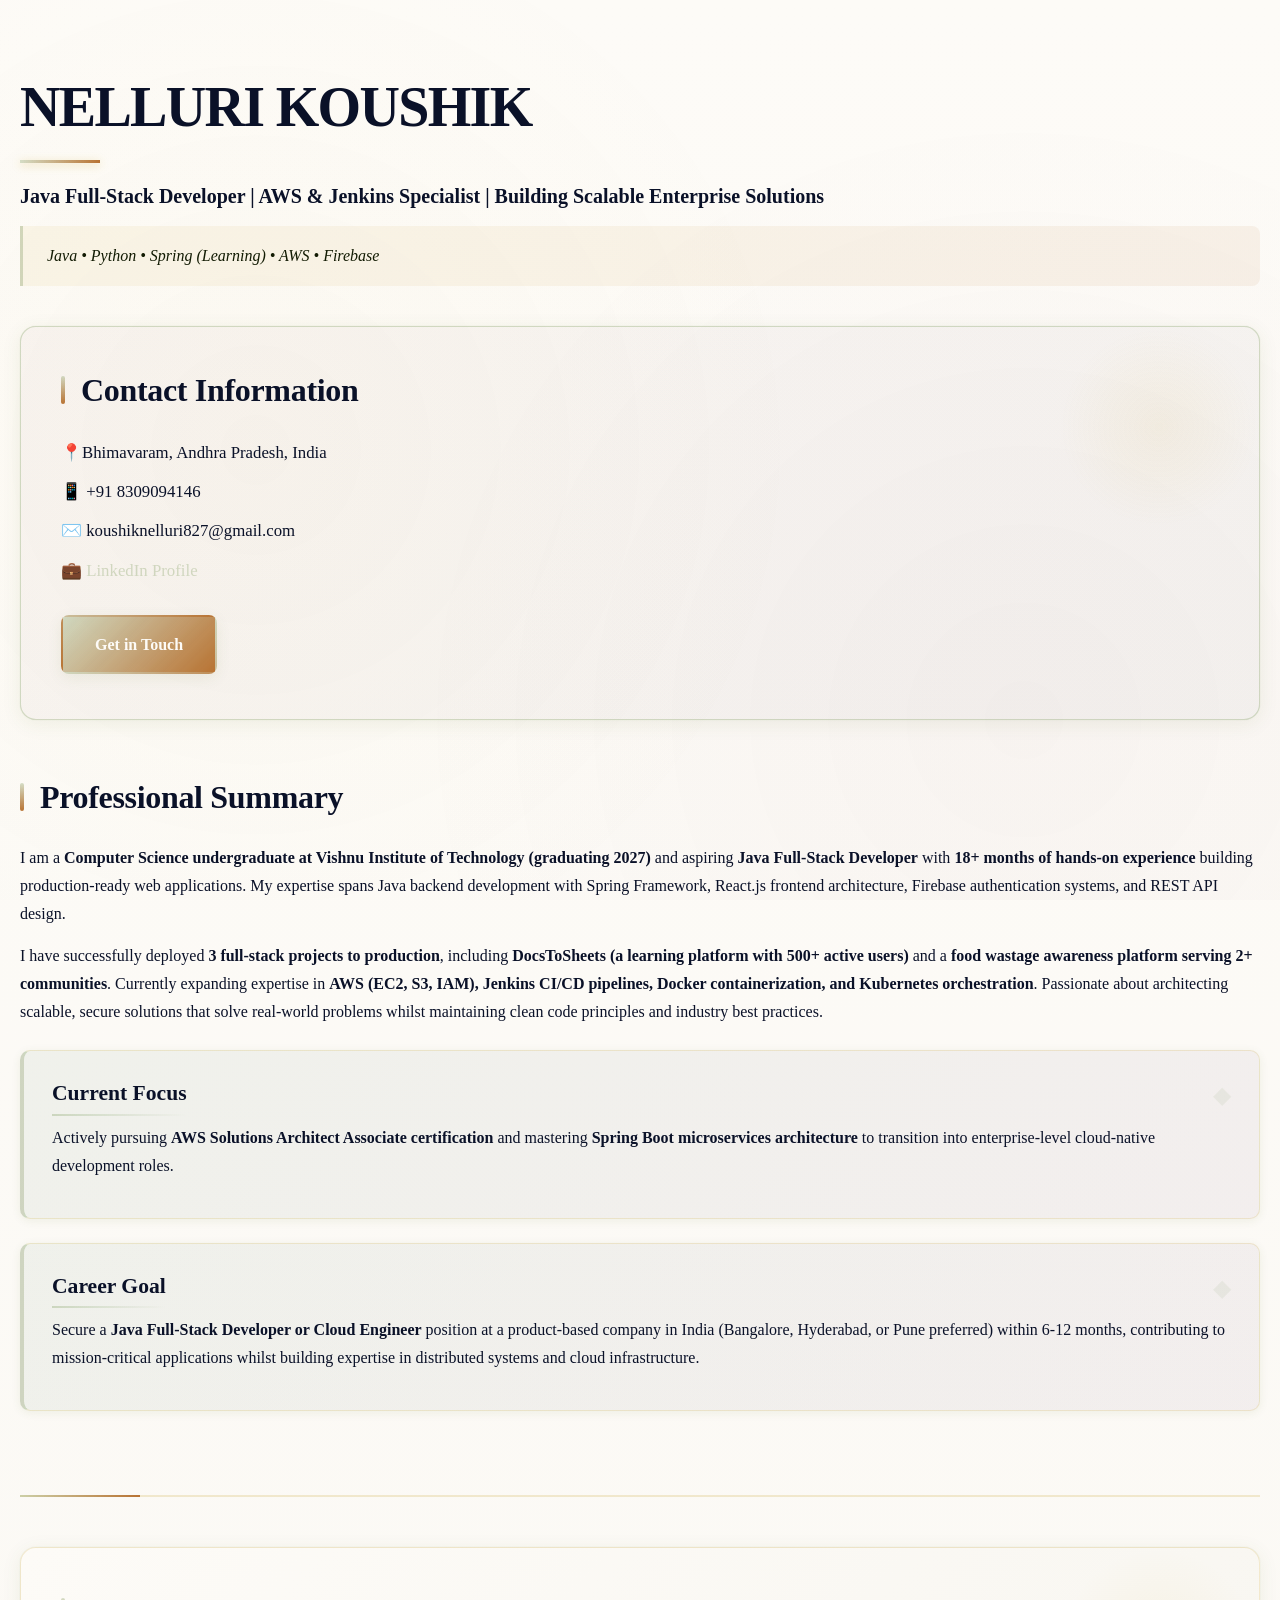
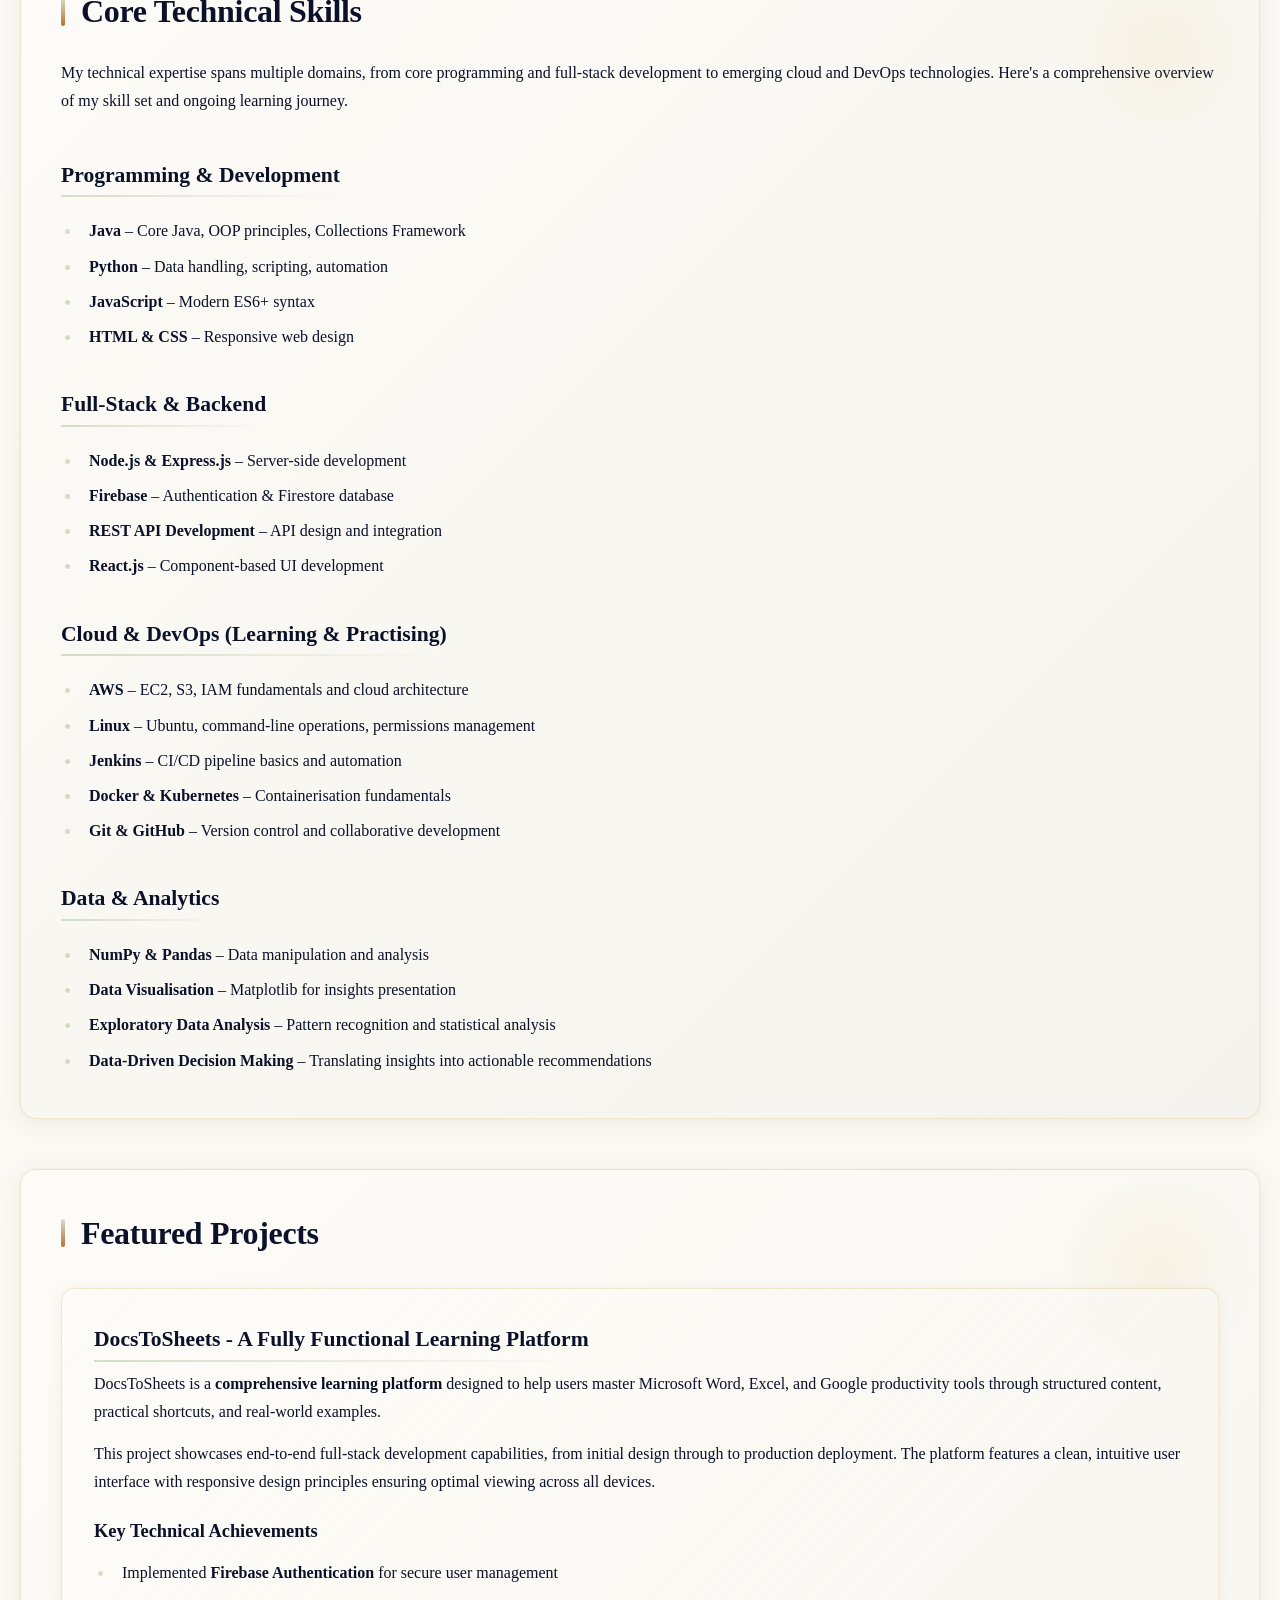
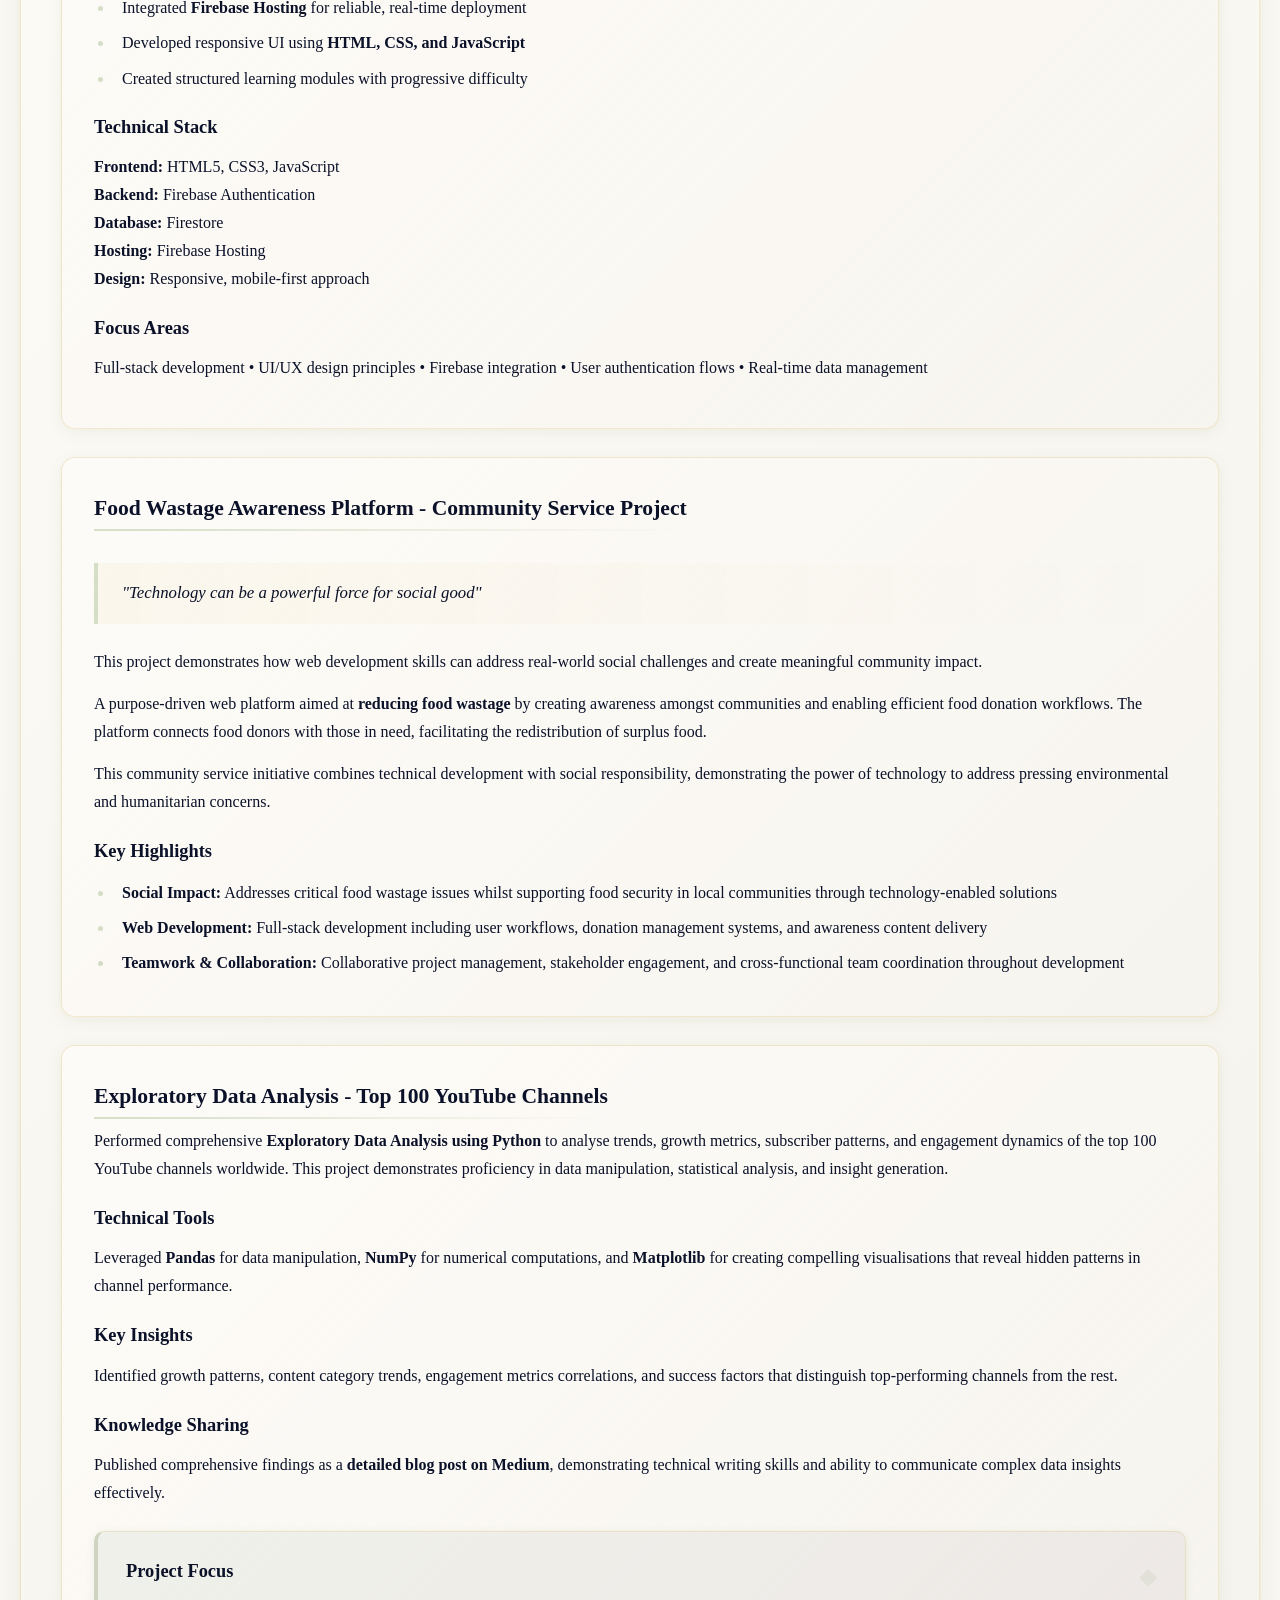
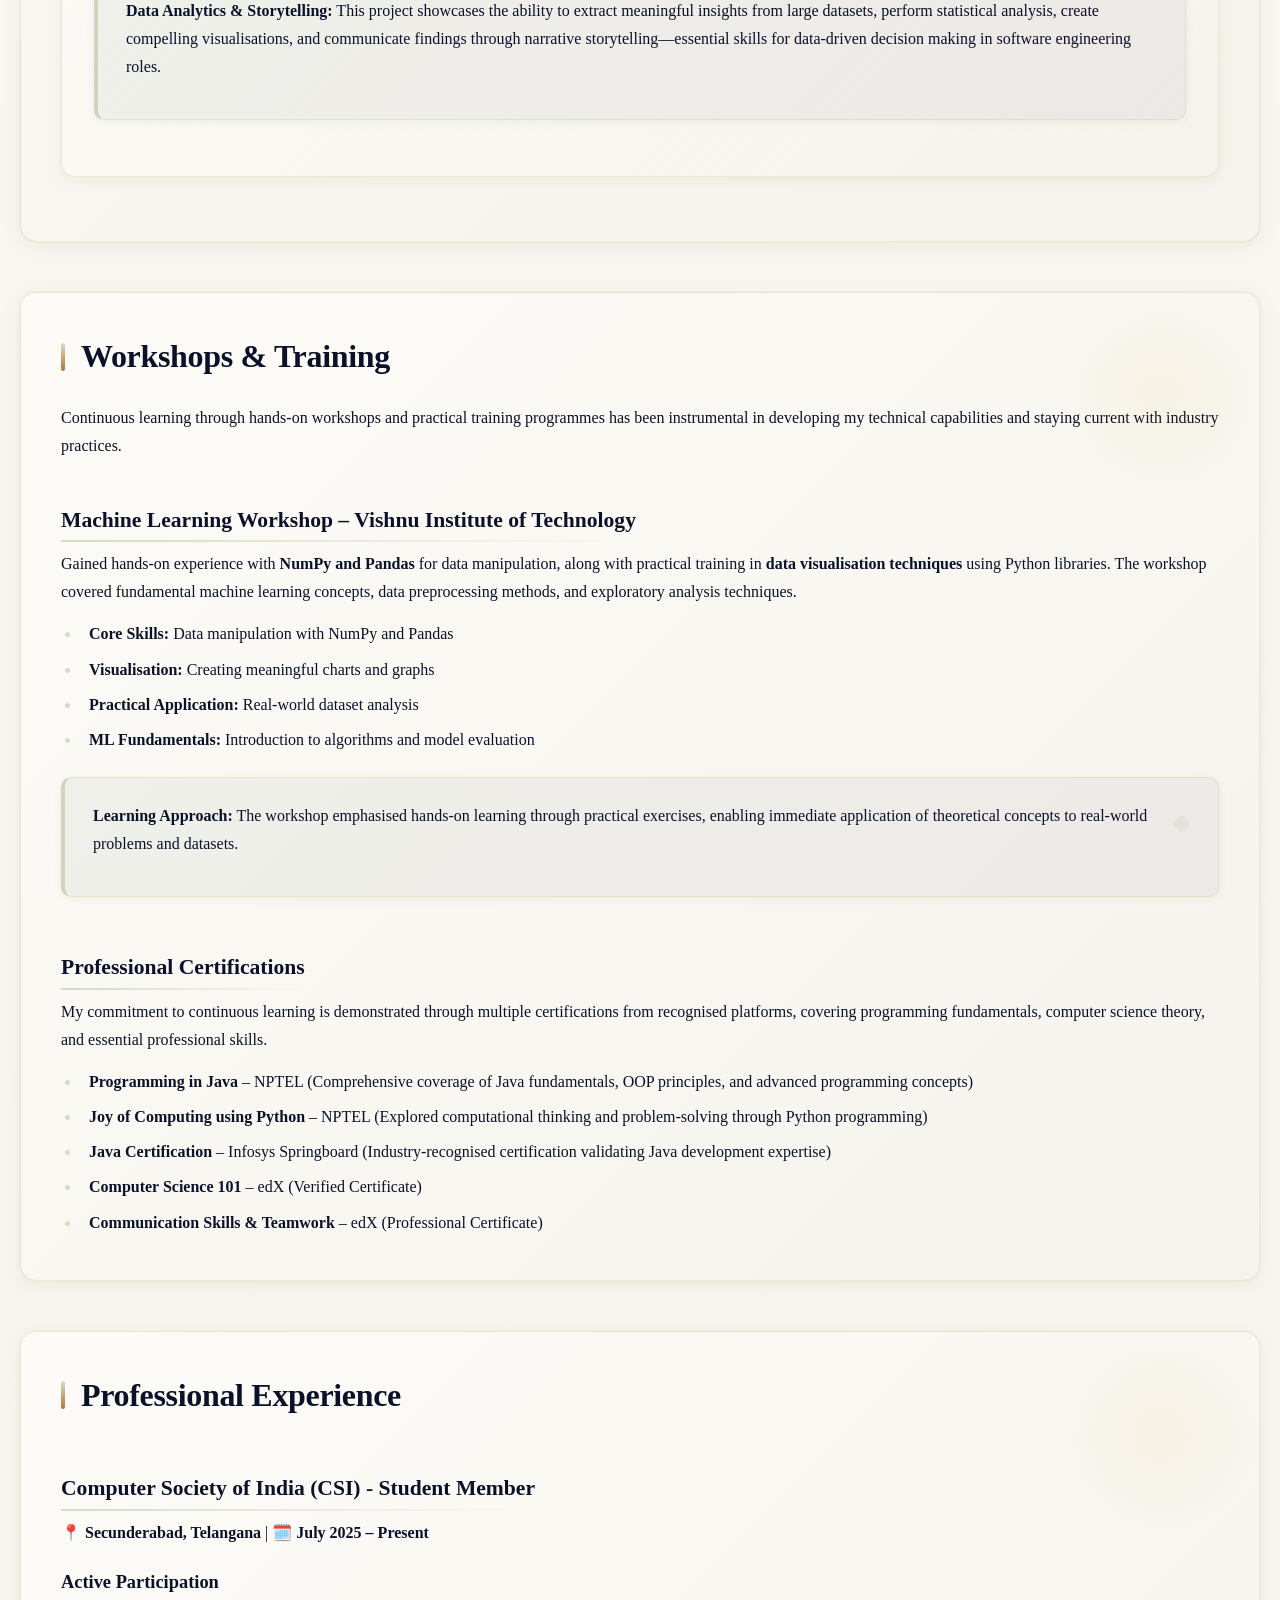
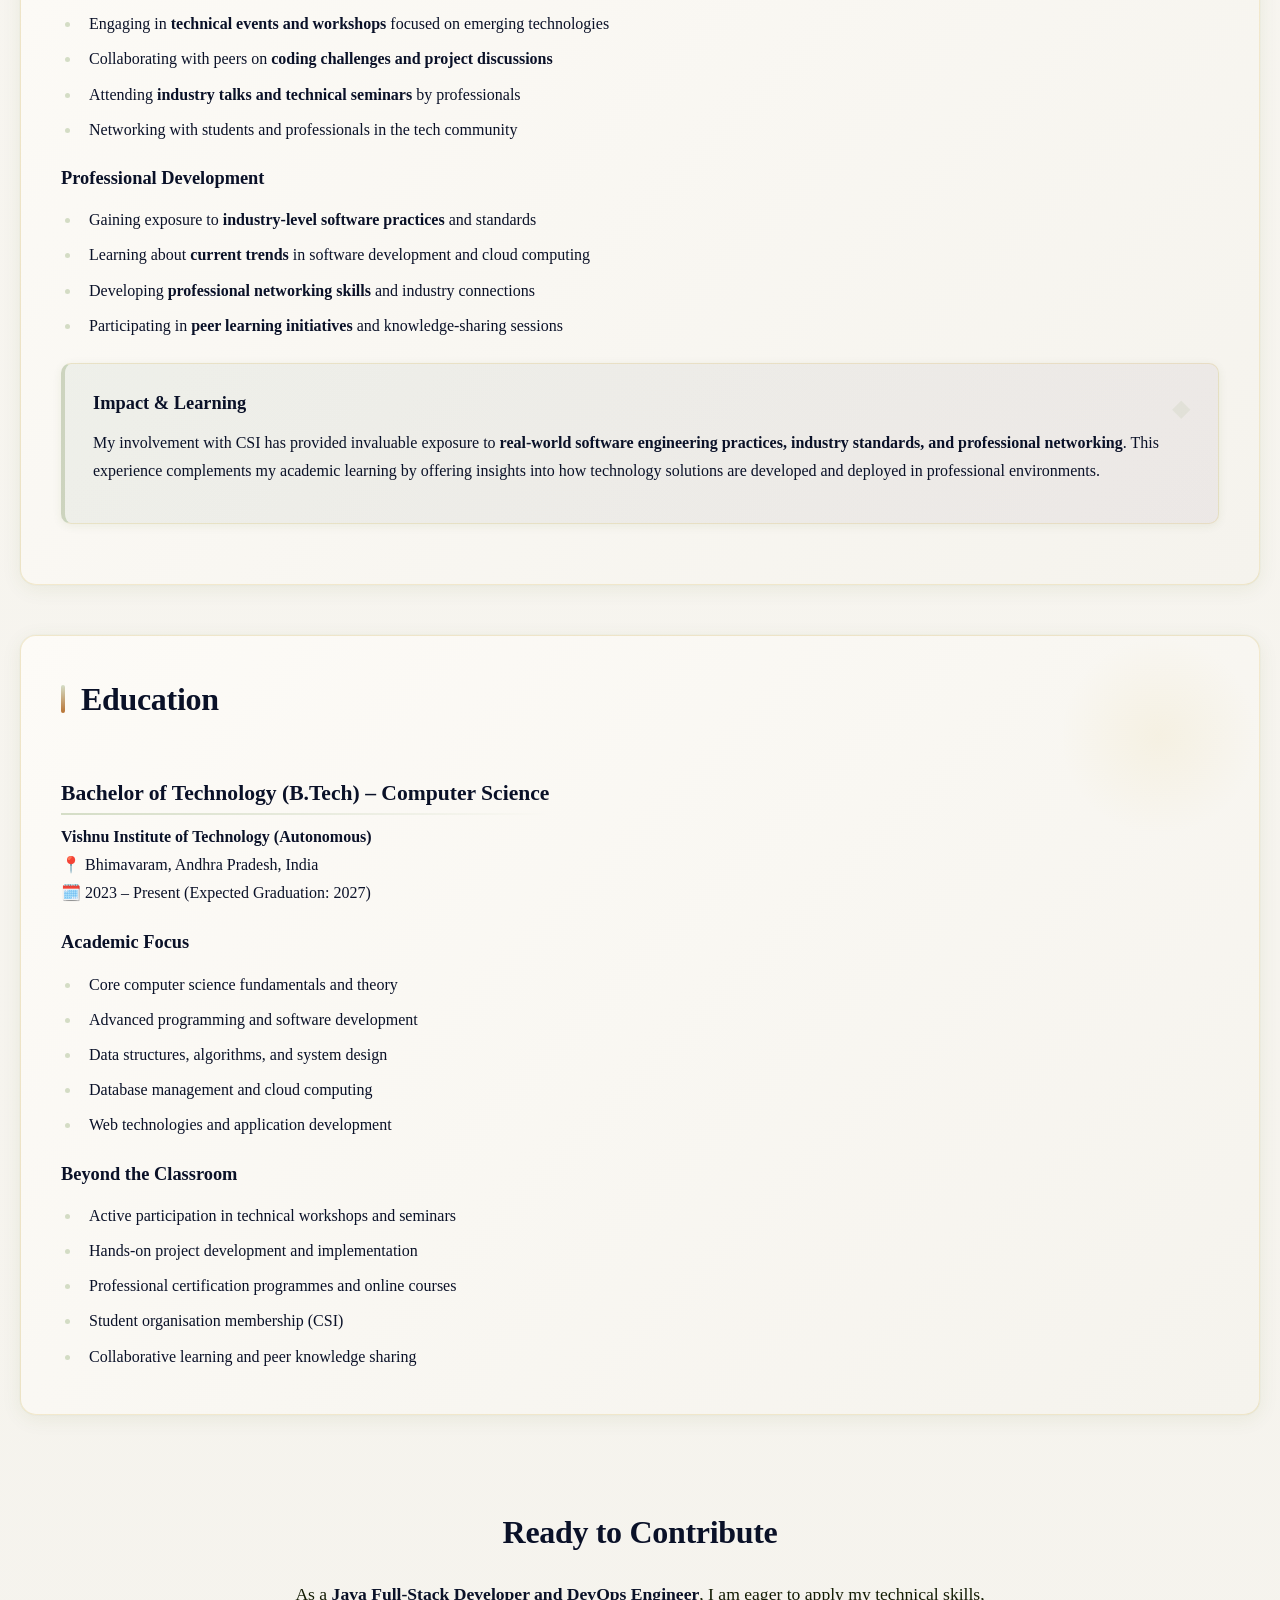
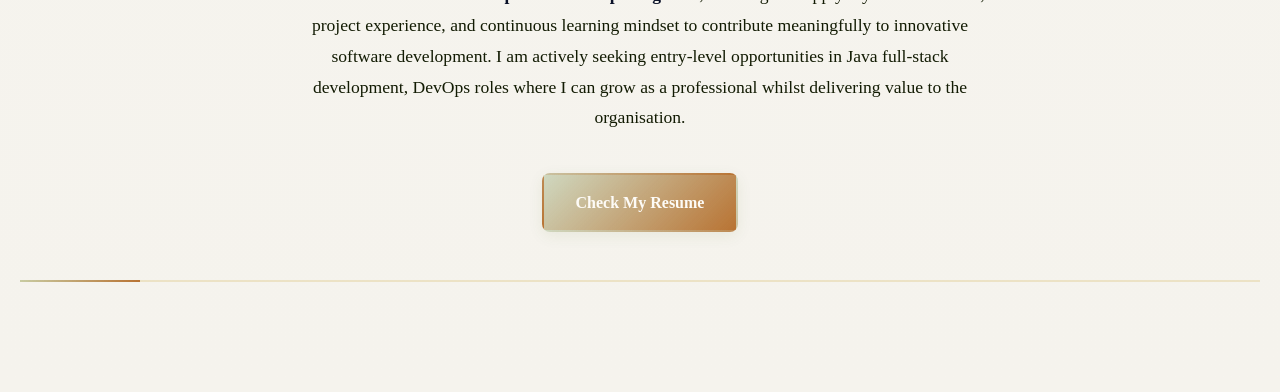
==== public/index.html @ 364ed978 "routing changes" ====
<!DOCTYPE html>
<html lang="en">
<head>
  <meta charset="UTF-8">
  <meta name="viewport" content="width=device-width, initial-scale=1.0">
  <title>NELLURI KOUSHIK | Portfolio</title>
  <link rel="stylesheet" href="Style.css">
</head>
<body>
  <script src="Script.js" crossorigin="anonymous"></script>
  <h1>NELLURI KOUSHIK</h1>
  <p class="tagline"><strong>Java Full-Stack Developer | AWS & Jenkins Specialist | Building Scalable Enterprise Solutions</strong></p>
  <p class="tech-stack">Java • Python • Spring (Learning) • AWS • Firebase</p>

  <div class="contact-info section">
    <h2>Contact Information</h2>
    <p>📍Bhimavaram, Andhra Pradesh, India</p>
    <p>📱 +91 8309094146</p>
    <p>✉️ koushiknelluri827@gmail.com</p>
    <p>💼 <a href="https://www.linkedin.com/in/koushik-nelluri-3ba67a2ba/" target="_blank">LinkedIn Profile</a></p>
    <a href="mailto:koushiknelluri827@gmail.com" class="btn">Get in Touch</a>
  </div>

  <div class="section">
    <h2>Professional Summary</h2>
    <p>I am a <strong>Computer Science undergraduate at Vishnu Institute of Technology (graduating 2027)</strong> and aspiring <strong>Java Full-Stack Developer</strong> with <strong>18+ months of hands-on experience</strong> building production-ready web applications. My expertise spans Java backend development with Spring Framework, React.js frontend architecture, Firebase authentication systems, and REST API design.</p>
    
    <p>I have successfully deployed <strong>3 full-stack projects to production</strong>, including <strong>DocsToSheets (a learning platform with 500+ active users)</strong> and a <strong>food wastage awareness platform serving 2+ communities</strong>. Currently expanding expertise in <strong>AWS (EC2, S3, IAM), Jenkins CI/CD pipelines, Docker containerization, and Kubernetes orchestration</strong>. Passionate about architecting scalable, secure solutions that solve real-world problems whilst maintaining clean code principles and industry best practices.</p>

    <div class="highlight-box">
      <h3>Current Focus</h3>
      <p>Actively pursuing <strong>AWS Solutions Architect Associate certification</strong> and mastering <strong>Spring Boot microservices architecture</strong> to transition into enterprise-level cloud-native development roles.</p>
    </div>

    <div class="highlight-box">
      <h3>Career Goal</h3>
      <p>Secure a <strong>Java Full-Stack Developer or Cloud Engineer</strong> position at a product-based company in India (Bangalore, Hyderabad, or Pune preferred) within 6-12 months, contributing to mission-critical applications whilst building expertise in distributed systems and cloud infrastructure.</p>
    </div>
  </div>

  <div class="skills section">
    <h2>Core Technical Skills</h2>
    <p>My technical expertise spans multiple domains, from core programming and full-stack development to emerging cloud and DevOps technologies. Here's a comprehensive overview of my skill set and ongoing learning journey.</p>

    <h3>Programming & Development</h3>
    <ul>
      <li><strong>Java</strong> – Core Java, OOP principles, Collections Framework</li>
      <li><strong>Python</strong> – Data handling, scripting, automation</li>
      <li><strong>JavaScript</strong> – Modern ES6+ syntax</li>
      <li><strong>HTML & CSS</strong> – Responsive web design</li>
    </ul>

    <h3>Full-Stack & Backend</h3>
    <ul>
      <li><strong>Node.js & Express.js</strong> – Server-side development</li>
      <li><strong>Firebase</strong> – Authentication & Firestore database</li>
      <li><strong>REST API Development</strong> – API design and integration</li>
      <li><strong>React.js</strong> – Component-based UI development</li>
    </ul>

    <h3>Cloud & DevOps (Learning & Practising)</h3>
    <ul>
      <li><strong>AWS</strong> – EC2, S3, IAM fundamentals and cloud architecture</li>
      <li><strong>Linux</strong> – Ubuntu, command-line operations, permissions management</li>
      <li><strong>Jenkins</strong> – CI/CD pipeline basics and automation</li>
      <li><strong>Docker & Kubernetes</strong> – Containerisation fundamentals</li>
      <li><strong>Git & GitHub</strong> – Version control and collaborative development</li>
    </ul>

    <h3>Data & Analytics</h3>
    <ul>
      <li><strong>NumPy & Pandas</strong> – Data manipulation and analysis</li>
      <li><strong>Data Visualisation</strong> – Matplotlib for insights presentation</li>
      <li><strong>Exploratory Data Analysis</strong> – Pattern recognition and statistical analysis</li>
      <li><strong>Data-Driven Decision Making</strong> – Translating insights into actionable recommendations</li>
    </ul>
  </div>

  <div class="projects section">
    <h2>Featured Projects</h2>
    
    <div class="project-card">
      <h3>DocsToSheets - A Fully Functional Learning Platform</h3>
      <p>DocsToSheets is a <strong>comprehensive learning platform</strong> designed to help users master Microsoft Word, Excel, and Google productivity tools through structured content, practical shortcuts, and real-world examples.</p>
      
      <p>This project showcases end-to-end full-stack development capabilities, from initial design through to production deployment. The platform features a clean, intuitive user interface with responsive design principles ensuring optimal viewing across all devices.</p>

      <h4>Key Technical Achievements</h4>
      <ul>
        <li>Implemented <strong>Firebase Authentication</strong> for secure user management</li>
        <li>Integrated <strong>Firebase Hosting</strong> for reliable, real-time deployment</li>
        <li>Developed responsive UI using <strong>HTML, CSS, and JavaScript</strong></li>
        <li>Created structured learning modules with progressive difficulty</li>
      </ul>

      <h4>Technical Stack</h4>
      <p><strong>Frontend:</strong> HTML5, CSS3, JavaScript<br>
      <strong>Backend:</strong> Firebase Authentication<br>
      <strong>Database:</strong> Firestore<br>
      <strong>Hosting:</strong> Firebase Hosting<br>
      <strong>Design:</strong> Responsive, mobile-first approach</p>

      <h4>Focus Areas</h4>
      <p>Full-stack development • UI/UX design principles • Firebase integration • User authentication flows • Real-time data management</p>
    </div>

    <div class="project-card">
      <h3>Food Wastage Awareness Platform - Community Service Project</h3>
      
      <blockquote>
        "Technology can be a powerful force for social good"
      </blockquote>
      
      <p>This project demonstrates how web development skills can address real-world social challenges and create meaningful community impact.</p>

      <p>A purpose-driven web platform aimed at <strong>reducing food wastage</strong> by creating awareness amongst communities and enabling efficient food donation workflows. The platform connects food donors with those in need, facilitating the redistribution of surplus food.</p>

      <p>This community service initiative combines technical development with social responsibility, demonstrating the power of technology to address pressing environmental and humanitarian concerns.</p>

      <h4>Key Highlights</h4>
      <ul>
        <li><strong>Social Impact:</strong> Addresses critical food wastage issues whilst supporting food security in local communities through technology-enabled solutions</li>
        <li><strong>Web Development:</strong> Full-stack development including user workflows, donation management systems, and awareness content delivery</li>
        <li><strong>Teamwork & Collaboration:</strong> Collaborative project management, stakeholder engagement, and cross-functional team coordination throughout development</li>
      </ul>
    </div>

    <div class="project-card">
      <h3>Exploratory Data Analysis - Top 100 YouTube Channels</h3>
      
      <p>Performed comprehensive <strong>Exploratory Data Analysis using Python</strong> to analyse trends, growth metrics, subscriber patterns, and engagement dynamics of the top 100 YouTube channels worldwide. This project demonstrates proficiency in data manipulation, statistical analysis, and insight generation.</p>

      <h4>Technical Tools</h4>
      <p>Leveraged <strong>Pandas</strong> for data manipulation, <strong>NumPy</strong> for numerical computations, and <strong>Matplotlib</strong> for creating compelling visualisations that reveal hidden patterns in channel performance.</p>

      <h4>Key Insights</h4>
      <p>Identified growth patterns, content category trends, engagement metrics correlations, and success factors that distinguish top-performing channels from the rest.</p>

      <h4>Knowledge Sharing</h4>
      <p>Published comprehensive findings as a <strong>detailed blog post on Medium</strong>, demonstrating technical writing skills and ability to communicate complex data insights effectively.</p>

      <div class="highlight-box">
        <h4>Project Focus</h4>
        <p><strong>Data Analytics & Storytelling:</strong> This project showcases the ability to extract meaningful insights from large datasets, perform statistical analysis, create compelling visualisations, and communicate findings through narrative storytelling—essential skills for data-driven decision making in software engineering roles.</p>
      </div>
    </div>
  </div>

  <div class="workshops section">
    <h2>Workshops & Training</h2>
    <p>Continuous learning through hands-on workshops and practical training programmes has been instrumental in developing my technical capabilities and staying current with industry practices.</p>

    <h3>Machine Learning Workshop – Vishnu Institute of Technology</h3>
    <p>Gained hands-on experience with <strong>NumPy and Pandas</strong> for data manipulation, along with practical training in <strong>data visualisation techniques</strong> using Python libraries. The workshop covered fundamental machine learning concepts, data preprocessing methods, and exploratory analysis techniques.</p>
    
    <ul>
      <li><strong>Core Skills:</strong> Data manipulation with NumPy and Pandas</li>
      <li><strong>Visualisation:</strong> Creating meaningful charts and graphs</li>
      <li><strong>Practical Application:</strong> Real-world dataset analysis</li>
      <li><strong>ML Fundamentals:</strong> Introduction to algorithms and model evaluation</li>
    </ul>

    <div class="highlight-box">
      <p><strong>Learning Approach:</strong> The workshop emphasised hands-on learning through practical exercises, enabling immediate application of theoretical concepts to real-world problems and datasets.</p>
    </div>

    <h3>Professional Certifications</h3>
    <p>My commitment to continuous learning is demonstrated through multiple certifications from recognised platforms, covering programming fundamentals, computer science theory, and essential professional skills.</p>
    
    <ul>
      <li><strong>Programming in Java</strong> – NPTEL (Comprehensive coverage of Java fundamentals, OOP principles, and advanced programming concepts)</li>
      <li><strong>Joy of Computing using Python</strong> – NPTEL (Explored computational thinking and problem-solving through Python programming)</li>
      <li><strong>Java Certification</strong> – Infosys Springboard (Industry-recognised certification validating Java development expertise)</li>
      <li><strong>Computer Science 101</strong> – edX (Verified Certificate)</li>
      <li><strong>Communication Skills & Teamwork</strong> – edX (Professional Certificate)</li>
    </ul>
  </div>

  <div class="experience section">
    <h2>Professional Experience</h2>
    
    <h3>Computer Society of India (CSI) - Student Member</h3>
    <p><strong>📍 Secunderabad, Telangana</strong> | <strong>🗓️ July 2025 – Present</strong></p>

    <h4>Active Participation</h4>
    <ul>
      <li>Engaging in <strong>technical events and workshops</strong> focused on emerging technologies</li>
      <li>Collaborating with peers on <strong>coding challenges and project discussions</strong></li>
      <li>Attending <strong>industry talks and technical seminars</strong> by professionals</li>
      <li>Networking with students and professionals in the tech community</li>
    </ul>

    <h4>Professional Development</h4>
    <ul>
      <li>Gaining exposure to <strong>industry-level software practices</strong> and standards</li>
      <li>Learning about <strong>current trends</strong> in software development and cloud computing</li>
      <li>Developing <strong>professional networking skills</strong> and industry connections</li>
      <li>Participating in <strong>peer learning initiatives</strong> and knowledge-sharing sessions</li>
    </ul>

    <div class="highlight-box">
      <h4>Impact & Learning</h4>
      <p>My involvement with CSI has provided invaluable exposure to <strong>real-world software engineering practices, industry standards, and professional networking</strong>. This experience complements my academic learning by offering insights into how technology solutions are developed and deployed in professional environments.</p>
    </div>
  </div>

  <div class="education section">
    <h2>Education</h2>
    
    <h3>Bachelor of Technology (B.Tech) – Computer Science</h3>
    <p><strong>Vishnu Institute of Technology (Autonomous)</strong><br>
    📍 Bhimavaram, Andhra Pradesh, India<br>
    🗓️ 2023 – Present (Expected Graduation: 2027)</p>

    <h4>Academic Focus</h4>
    <ul>
      <li>Core computer science fundamentals and theory</li>
      <li>Advanced programming and software development</li>
      <li>Data structures, algorithms, and system design</li>
      <li>Database management and cloud computing</li>
      <li>Web technologies and application development</li>
    </ul>

    <h4>Beyond the Classroom</h4>
    <ul>
      <li>Active participation in technical workshops and seminars</li>
      <li>Hands-on project development and implementation</li>
      <li>Professional certification programmes and online courses</li>
      <li>Student organisation membership (CSI)</li>
      <li>Collaborative learning and peer knowledge sharing</li>
    </ul>
  </div>

  <div class="closing section">
    <h2>Ready to Contribute</h2>
    <p>As a <strong>Java Full-Stack Developer and DevOps Engineer</strong>, I am eager to apply my technical skills, project experience, and continuous learning mindset to contribute meaningfully to innovative software development. I am actively seeking entry-level opportunities in Java full-stack development, DevOps roles where I can grow as a professional whilst delivering value to the organisation.</p>

    <a href="https://drive.google.com/file/d/175u5cRpqUXFRNfzaQbav5mX32aAdryuK/view?usp=drive_link" class="btn">Check My Resume</a>
  </div>

</body>
</html>
---- public/Style.css ----
/* ===== PREMIUM LUXURY PALETTE ===== */
* {
  margin: 0;
  padding: 0;
  box-sizing: border-box;
}

:root {
  /* Premium Color Palette */
  --creamy-white: #fcfcfc;
  --rich-cream: #000000;
  --warm-beige: #897552;
  --metallic-gold: #5c85353f;
  --copper: #b87333;
  --rich-brown: #45530f;
  --deep-crimson: #4a83f4;
  --rich-burgundy: #74ceea;
  --dark-emerald: #1b4d3e;
  --royal-navy: #cca0a0;
  --regal-purple: #4a1c66;
  --soft-white: #fdfbf7;
  --cream: #f5f3ed;
  
  /* Semantic Variables */
  --bg-primary: var(--soft-white);
  --bg-secondary: var(--cream);
  --bg-card: linear-gradient(135deg, #fdfbf7 0%, #f5f3ed 100%);
  --text-primary: #0a1128;
  --text-secondary: #121b03;
  --text-muted: #000000aa;
  --accent-primary: var(--metallic-gold);
  --accent-secondary: var(--copper);
  --border-subtle: rgba(197, 160, 40, 0.2);
  --border-emphasis: var(--metallic-gold);
  --shadow-soft: rgba(81, 106, 31, 0.08);
  --shadow-medium: rgba(26, 40, 73, 0.12);
}

body {
  font-family: 'Times New Roman', Times, serif;
  background: linear-gradient(to bottom, var(--soft-white) 0%, var(--cream) 100%);
  color: var(--text-primary);
  line-height: 1.7;
  font-size: 16px;
  padding: 60px 20px;
  position: relative;
}

/* Subtle luxury background pattern */
body::before {
  content: '';
  position: fixed;
  top: 0;
  left: 0;
  right: 0;
  bottom: 0;
  background-image: 
    radial-gradient(circle at 20% 50%, rgba(212, 175, 55, 0.03) 0%, transparent 50%),
    radial-gradient(circle at 80% 80%, rgba(106, 31, 58, 0.03) 0%, transparent 50%);
  pointer-events: none;
  z-index: -1;
}

/* ===== LAYOUT ===== */
body > * {
  max-width: 10000px;
  margin: 0 auto 50px auto;
  position: relative;
  z-index: 1;
}

.section {
  border-bottom: 2px solid var(--border-subtle);
  padding-bottom: 60px;
  position: relative;
}

.section::after {
  content: '';
  position: absolute;
  bottom: -2px;
  left: 0;
  width: 120px;
  height: 2px;
  background: linear-gradient(90deg, var(--metallic-gold) 0%, var(--copper) 100%);
}

/* ===== HEADINGS ===== */
h1 {
  font-size: 3.5rem;
  font-weight: 700;
  letter-spacing: -0.03em;
  margin-bottom: 16px;
  color: var(--text-primary);
  position: relative;
  padding-bottom: 8px;
}

h1::after {
  content: '';
  position: absolute;
  bottom: 0;
  left: 0;
  width: 80px;
  height: 3px;
  background: linear-gradient(90deg, var(--metallic-gold), var(--copper));
  box-shadow: 0 2px 8px rgba(212, 175, 55, 0.4);
}

h2 {
  font-size: 2rem;
  font-weight: 600;
  margin-bottom: 20px;
  letter-spacing: -0.01em;
  color: var(--text-primary);
  position: relative;
  padding-left: 20px;
}

h2::before {
  content: '';
  position: absolute;
  left: 0;
  top: 50%;
  transform: translateY(-50%);
  width: 4px;
  height: 28px;
  background: linear-gradient(180deg, var(--metallic-gold), var(--copper));
  border-radius: 2px;
}

h3 {
  font-size: 1.35rem;
  font-weight: 600;
  margin: 28px 0 12px;
  color: var(--text-primary);
  position: relative;
  display: inline-block;
}

h3::after {
  content: '';
  position: absolute;
  bottom: -4px;
  left: 0;
  width: 100%;
  height: 2px;
  background: linear-gradient(90deg, var(--metallic-gold) 0%, transparent 100%);
}

h4 {
  font-size: 1.15rem;
  font-weight: 600;
  margin: 20px 0 10px;
  color: var(--text-primary);
  font-family: 'Times New Roman', Times, serif;
}

/* ===== TEXT ===== */
p {
  color: var(--text-primary);
  margin-bottom: 14px;
  font-family: 'Times New Roman', Times, serif;
  line-height: 1.75;
}

p strong {
  font-weight: 600;
  color: var(--text-primary);
}

.muted {
  color: var(--text-muted);
}

.tagline {
  font-size: 1.25rem;
  color: var(--text-secondary);
  margin-bottom: 12px;
  font-family: 'Times New Roman', Times, serif;
  font-weight: 500;
}

.tech-stack {
  color: var(--text-secondary);
  font-style: italic;
  margin-bottom: 40px;
  padding: 16px 24px;
  background: linear-gradient(135deg, rgba(212, 175, 55, 0.08), rgba(184, 115, 51, 0.08));
  border-left: 3px solid var(--metallic-gold);
  border-radius: 0 8px 8px 0;
  font-family: 'Times New Roman', Times, serif;
}

/* ===== LINKS ===== */
a {
  color: var(--metallic-gold);
  text-decoration: none;
  font-weight: 500;
  position: relative;
  transition: all 0.3s ease;
}

a::after {
  content: '';
  position: absolute;
  bottom: -2px;
  left: 0;
  width: 0;
  height: 2px;
  background: linear-gradient(90deg, var(--metallic-gold), var(--copper));
  transition: width 0.3s ease;
}

a:hover {
  color: var(--copper);
  text-decoration: none;
}

a:hover::after {
  width: 100%;
}

.btn {
  display: inline-block;
  padding: 14px 32px;
  background: linear-gradient(135deg, var(--metallic-gold) 0%, var(--copper) 100%);
  color: var(--soft-white);
  border-radius: 8px;
  font-weight: 600;
  font-family: 'Times New Roman', Times, serif;
  transition: all 0.3s ease;
  margin-top: 20px;
  box-shadow: 0 4px 15px var(--shadow-soft);
  border: 2px solid transparent;
  position: relative;
  overflow: hidden;
}

.btn::before {
  content: '';
  position: absolute;
  top: 0;
  left: -100%;
  width: 100%;
  height: 100%;
  background: linear-gradient(135deg, rgba(255, 255, 255, 0.2), transparent);
  transition: left 0.5s ease;
}

.btn:hover {
  transform: translateY(-3px);
  box-shadow: 0 6px 25px var(--shadow-medium);
  border-color: var(--metallic-gold);
}

.btn:hover::before {
  left: 100%;
}

/* ===== LISTS ===== */
ul {
  margin-left: 20px;
  margin-top: 12px;
  font-family: 'Times New Roman', Times, serif;
}

li {
  margin-bottom: 8px;
  color: var(--text-primary);
  position: relative;
  padding-left: 8px;
}

li::marker {
  color: var(--metallic-gold);
}

/* ===== CARDS (Premium luxury blocks) ===== */
.skills,
.projects,
.workshops,
.education,
.contact-info,
.experience {
  background: var(--bg-card);
  padding: 36px 40px;
  border-radius: 16px;
  border: 1px solid var(--border-subtle);
  box-shadow: 
    0 4px 20px var(--shadow-soft),
    0 0 1px var(--border-emphasis);
  position: relative;
  overflow: hidden;
}

.skills::before,
.projects::before,
.workshops::before,
.education::before,
.contact-info::before,
.experience::before {
  content: '';
  position: absolute;
  top: 0;
  right: 0;
  width: 200px;
  height: 200px;
  background: radial-gradient(circle, rgba(212, 175, 55, 0.08) 0%, transparent 70%);
  pointer-events: none;
}

/* ===== PROJECT CARDS ===== */
.project-card {
  background: linear-gradient(135deg, var(--soft-white) 0%, rgba(245, 243, 237, 0.6) 100%);
  padding: 32px;
  margin: 28px 0;
  border-radius: 14px;
  border: 1px solid var(--border-subtle);
  box-shadow: 0 3px 15px var(--shadow-soft);
  position: relative;
  transition: all 0.3s ease;
}

.project-card::after {
  content: '';
  position: absolute;
  top: 0;
  left: 0;
  width: 4px;
  height: 0;
  background: linear-gradient(180deg, var(--metallic-gold), var(--copper));
  transition: height 0.3s ease;
  border-radius: 0 0 2px 0;
}

.project-card:hover {
  transform: translateY(-4px);
  box-shadow: 0 8px 30px var(--shadow-medium);
  border-color: var(--metallic-gold);
}

.project-card:hover::after {
  height: 100%;
}

.project-card h3 {
  margin-top: 0;
  color: var(--text-primary);
}

/* ===== BLOCKQUOTE ===== */
blockquote {
  border-left: 4px solid var(--metallic-gold);
  padding-left: 24px;
  margin: 24px 0;
  font-style: italic;
  color: var(--text-primary);
  background: linear-gradient(90deg, rgba(212, 175, 55, 0.05), transparent);
  padding: 16px 24px;
  border-radius: 0 8px 8px 0;
  font-family: 'Times New Roman', Times, serif;
  font-size: 1.05rem;
}

/* ===== HIGHLIGHT BOX ===== */
.highlight-box {
  background: linear-gradient(135deg, rgba(15, 81, 50, 0.05) 0%, rgba(74, 28, 102, 0.05) 100%);
  border: 1px solid rgba(212, 175, 55, 0.2);
  border-left: 4px solid var(--metallic-gold);
  padding: 24px 28px;
  border-radius: 10px;
  margin: 24px 0;
  box-shadow: 0 2px 10px var(--shadow-soft);
  position: relative;
}

.highlight-box::before {
  content: '◆';
  position: absolute;
  top: 24px;
  right: 28px;
  color: var(--metallic-gold);
  font-size: 1.5rem;
  opacity: 0.3;
}

.highlight-box h3,
.highlight-box h4 {
  color: var(--text-primary);
  margin-top: 0;
}

/* ===== CONTACT INFO ===== */
.contact-info p {
  margin-bottom: 10px;
  font-size: 1.05rem;
}

.contact-info {
  background: linear-gradient(135deg, rgba(106, 31, 58, 0.03) 0%, rgba(26, 40, 73, 0.03) 100%);
  border-color: var(--border-emphasis);
}

/* ===== FOOTER / CLOSING ===== */
.closing {
  text-align: center;
  padding: 40px 0;
}

.closing h2 {
  padding-left: 0;
}

.closing h2::before {
  display: none;
}

.closing p {
  font-size: 1.1rem;
  color: var(--text-secondary);
  max-width: 700px;
  margin: 0 auto 20px;
  font-family: 'Times New Roman', Times, serif;
}

/* ===== RESPONSIVE ===== */
@media (max-width: 640px) {
  body {
    padding: 40px 16px;
  }

  h1 {
    font-size: 2.5rem;
  }

  h2 {
    font-size: 1.6rem;
  }

  .skills,
  .projects,
  .workshops,
  .education,
  .contact-info,
  .experience {
    padding: 28px 24px;
  }

  .project-card {
    padding: 24px 20px;
  }

  .btn {
    padding: 12px 24px;
  }
}
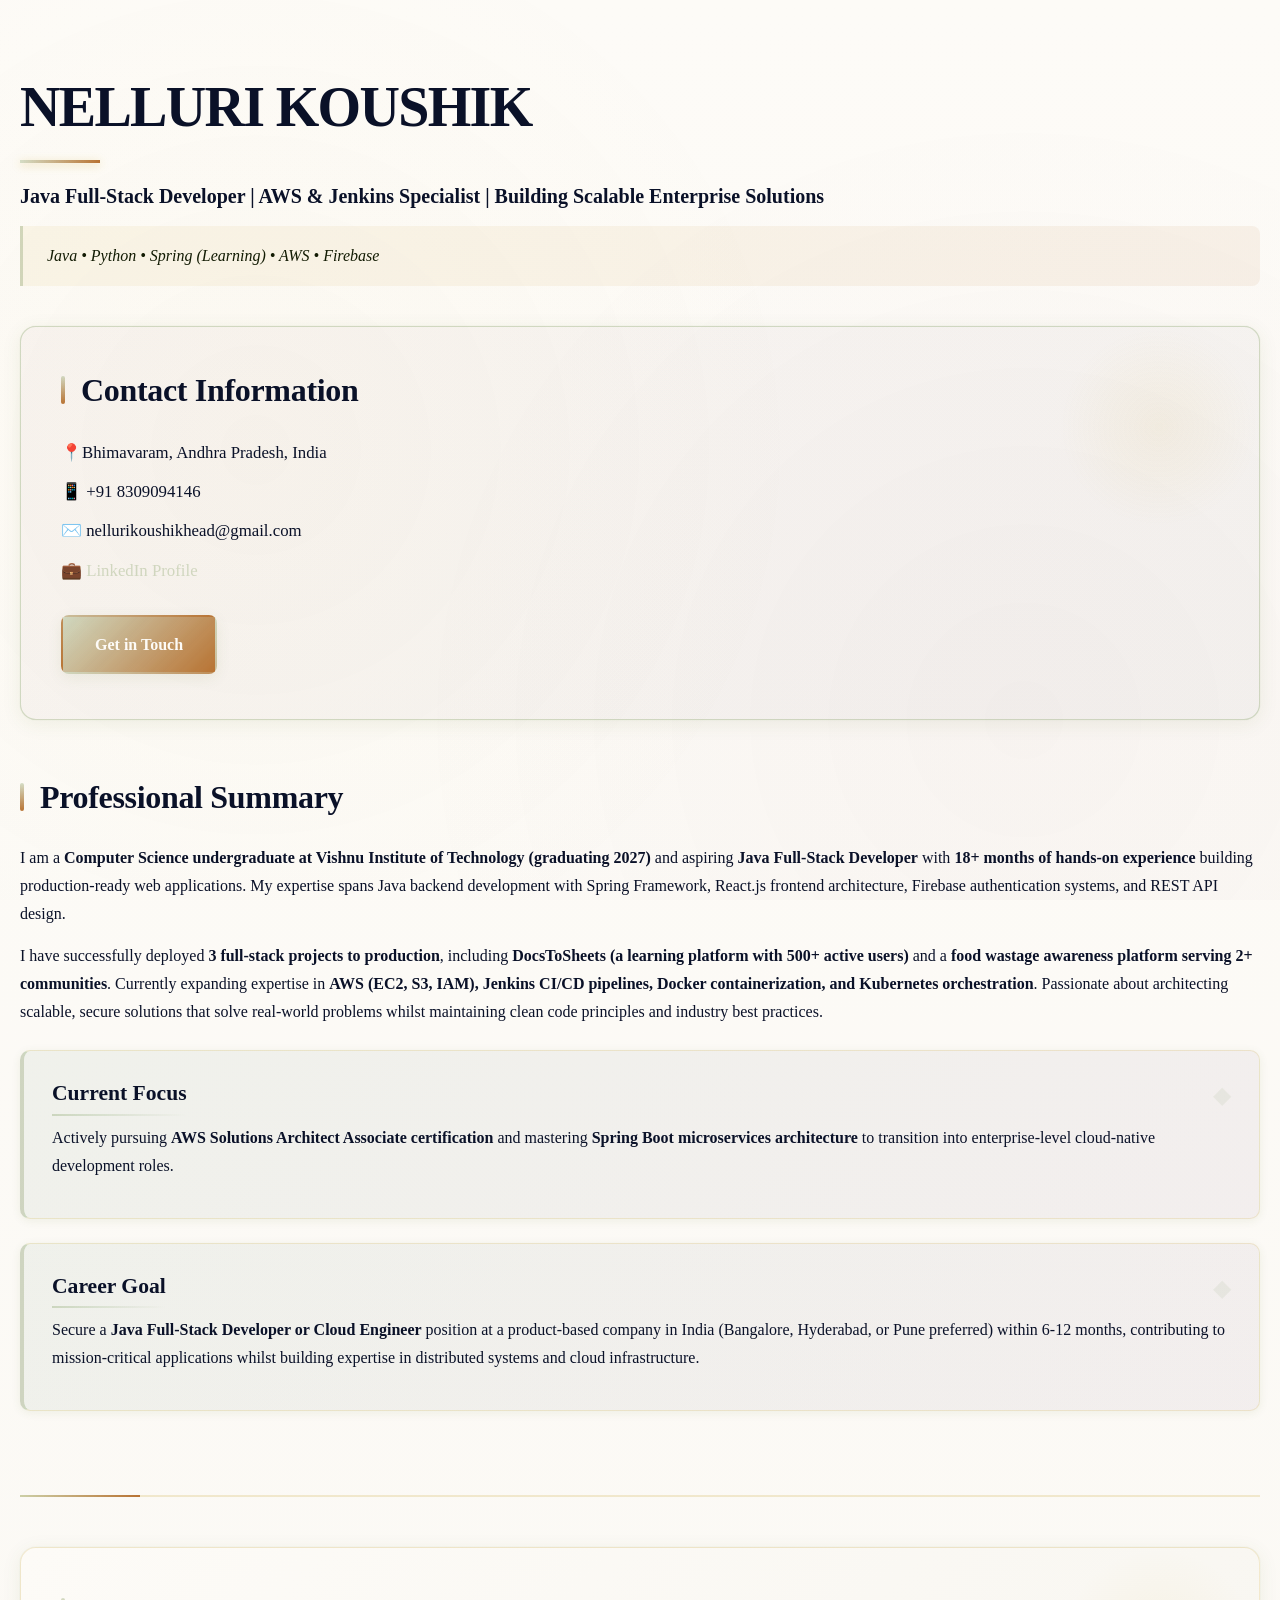
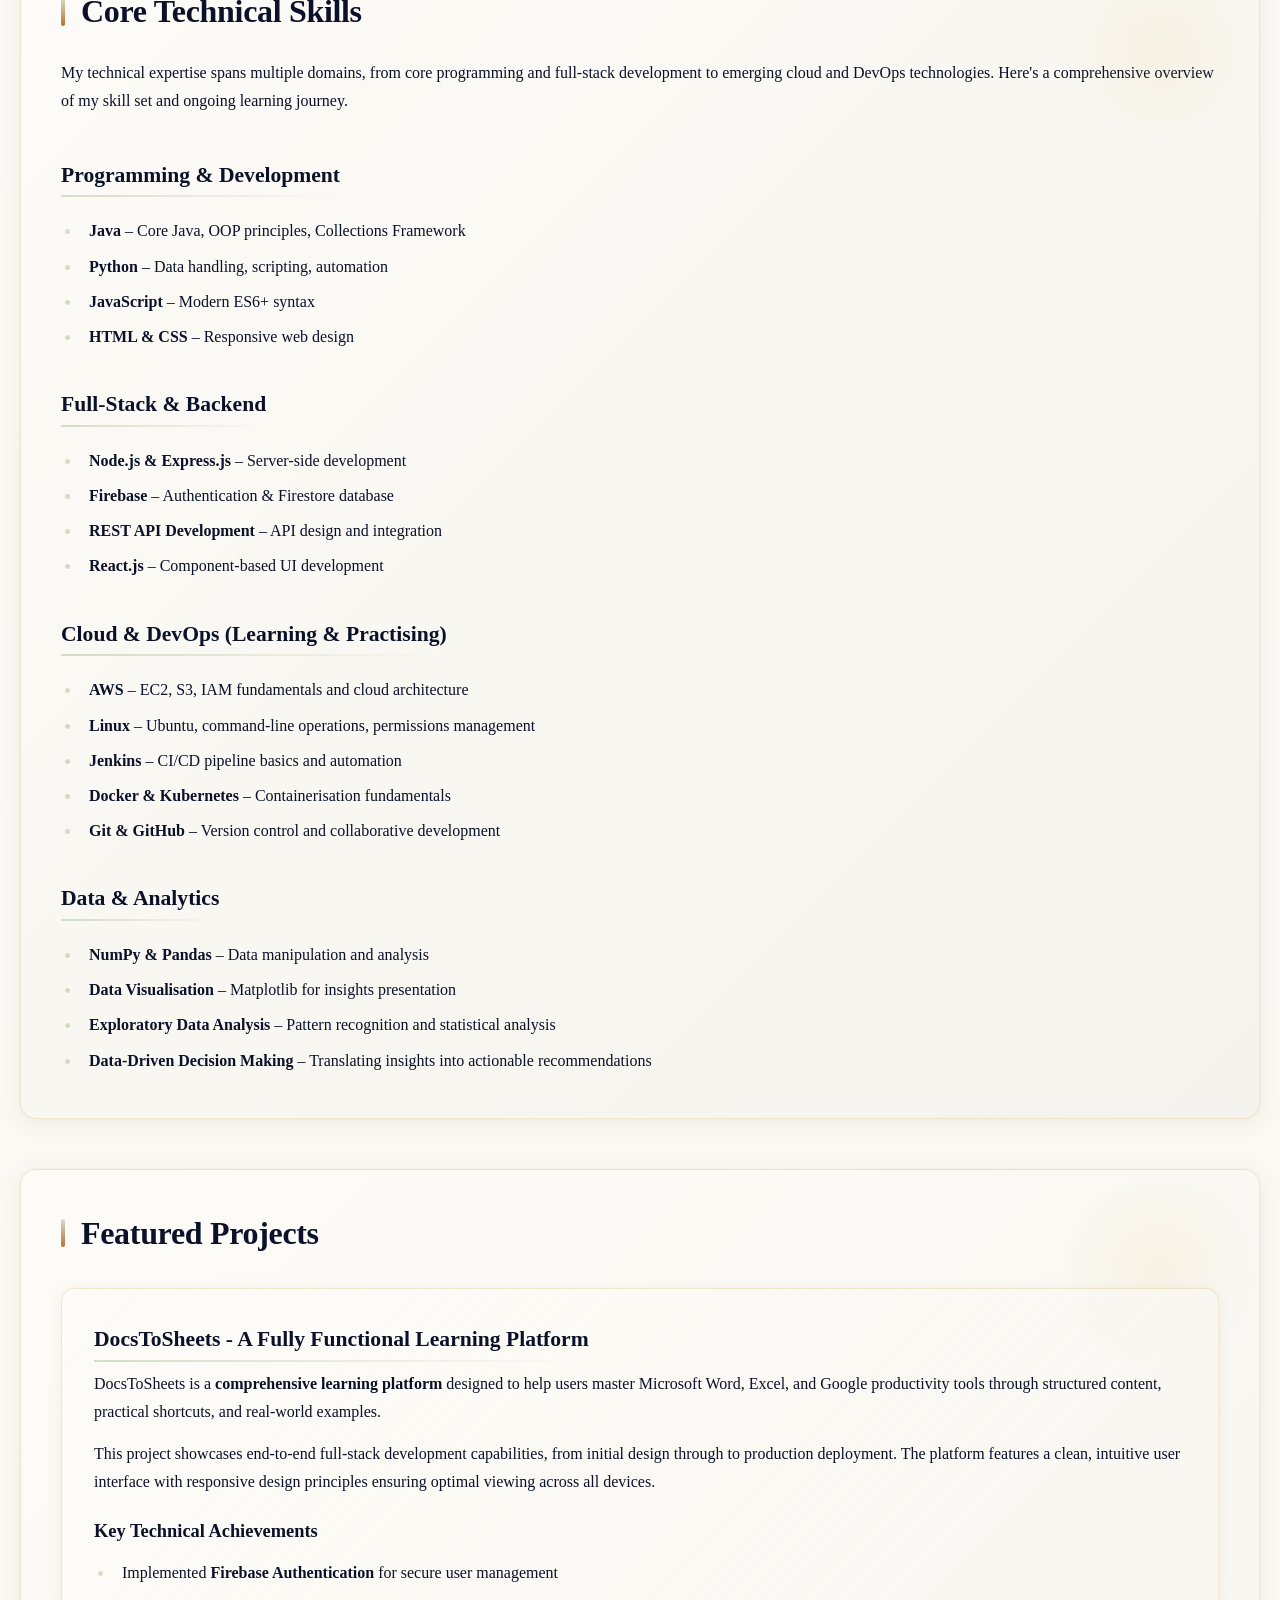
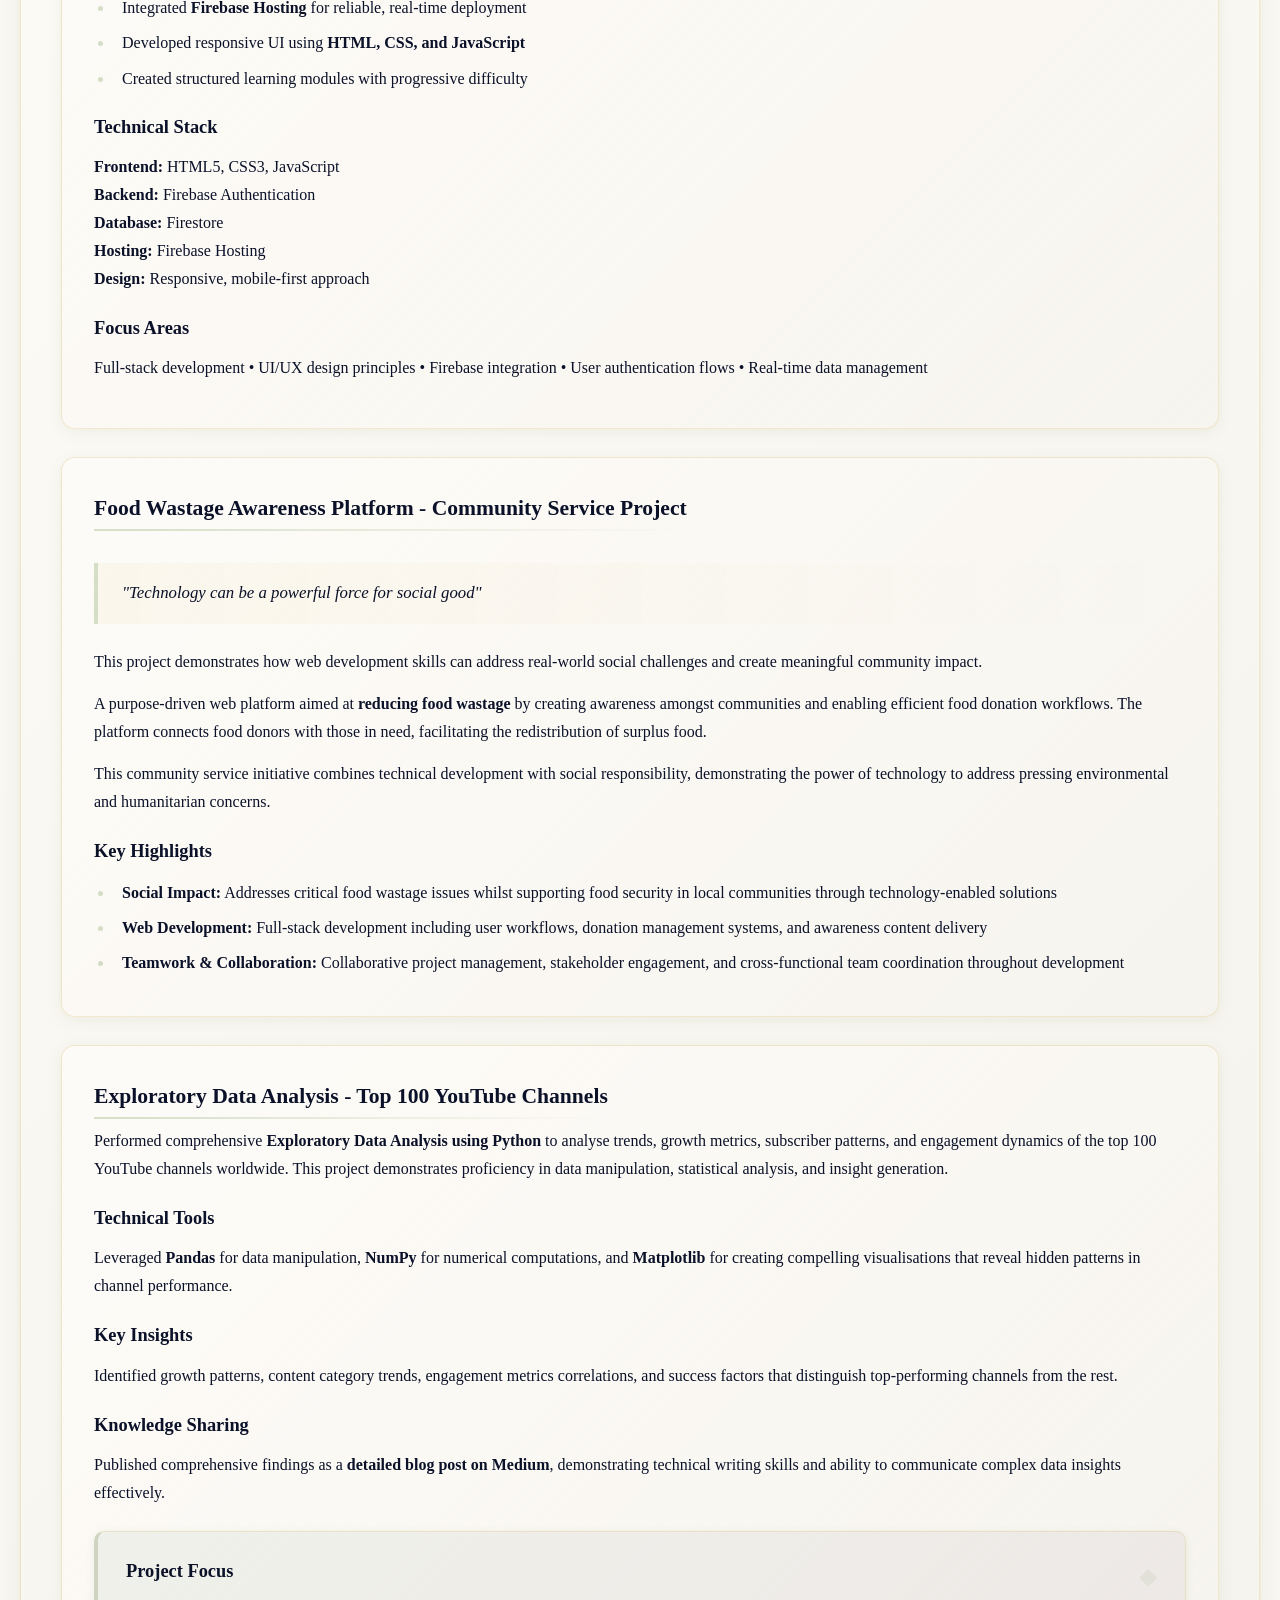
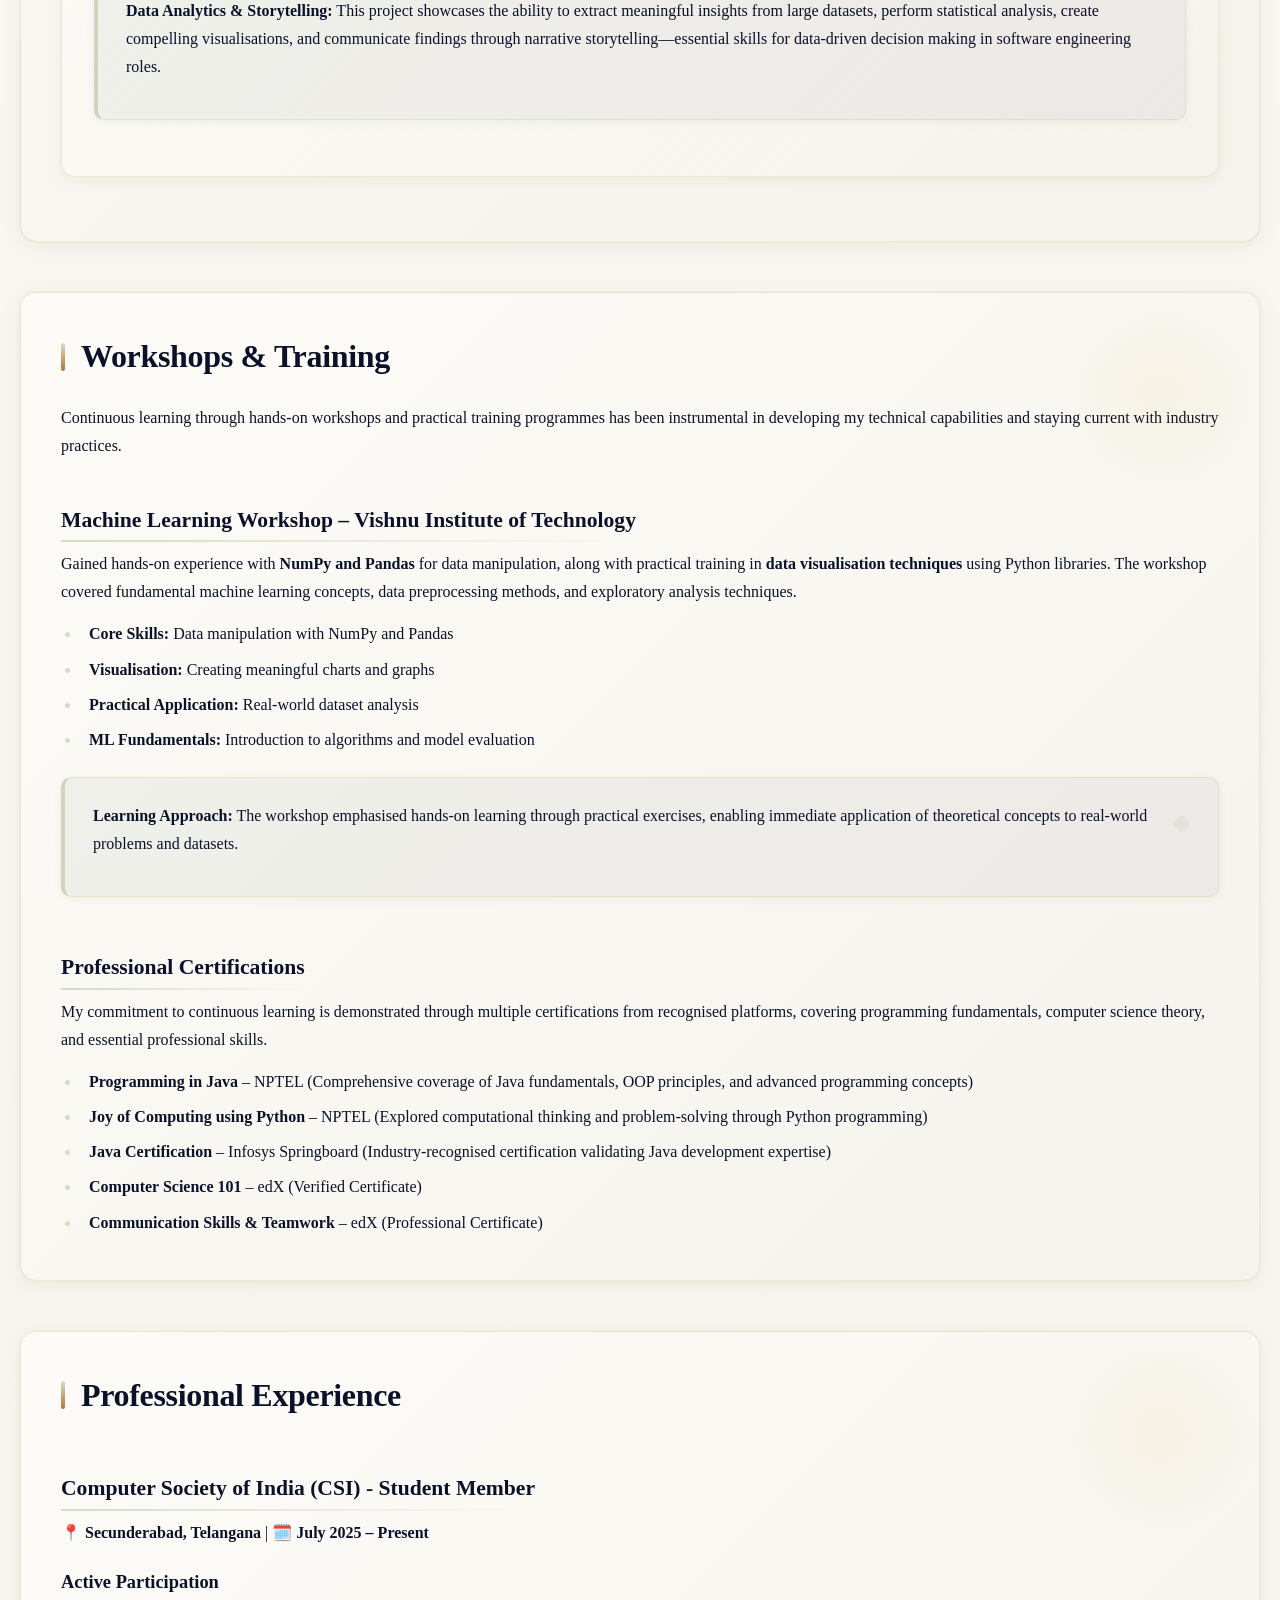
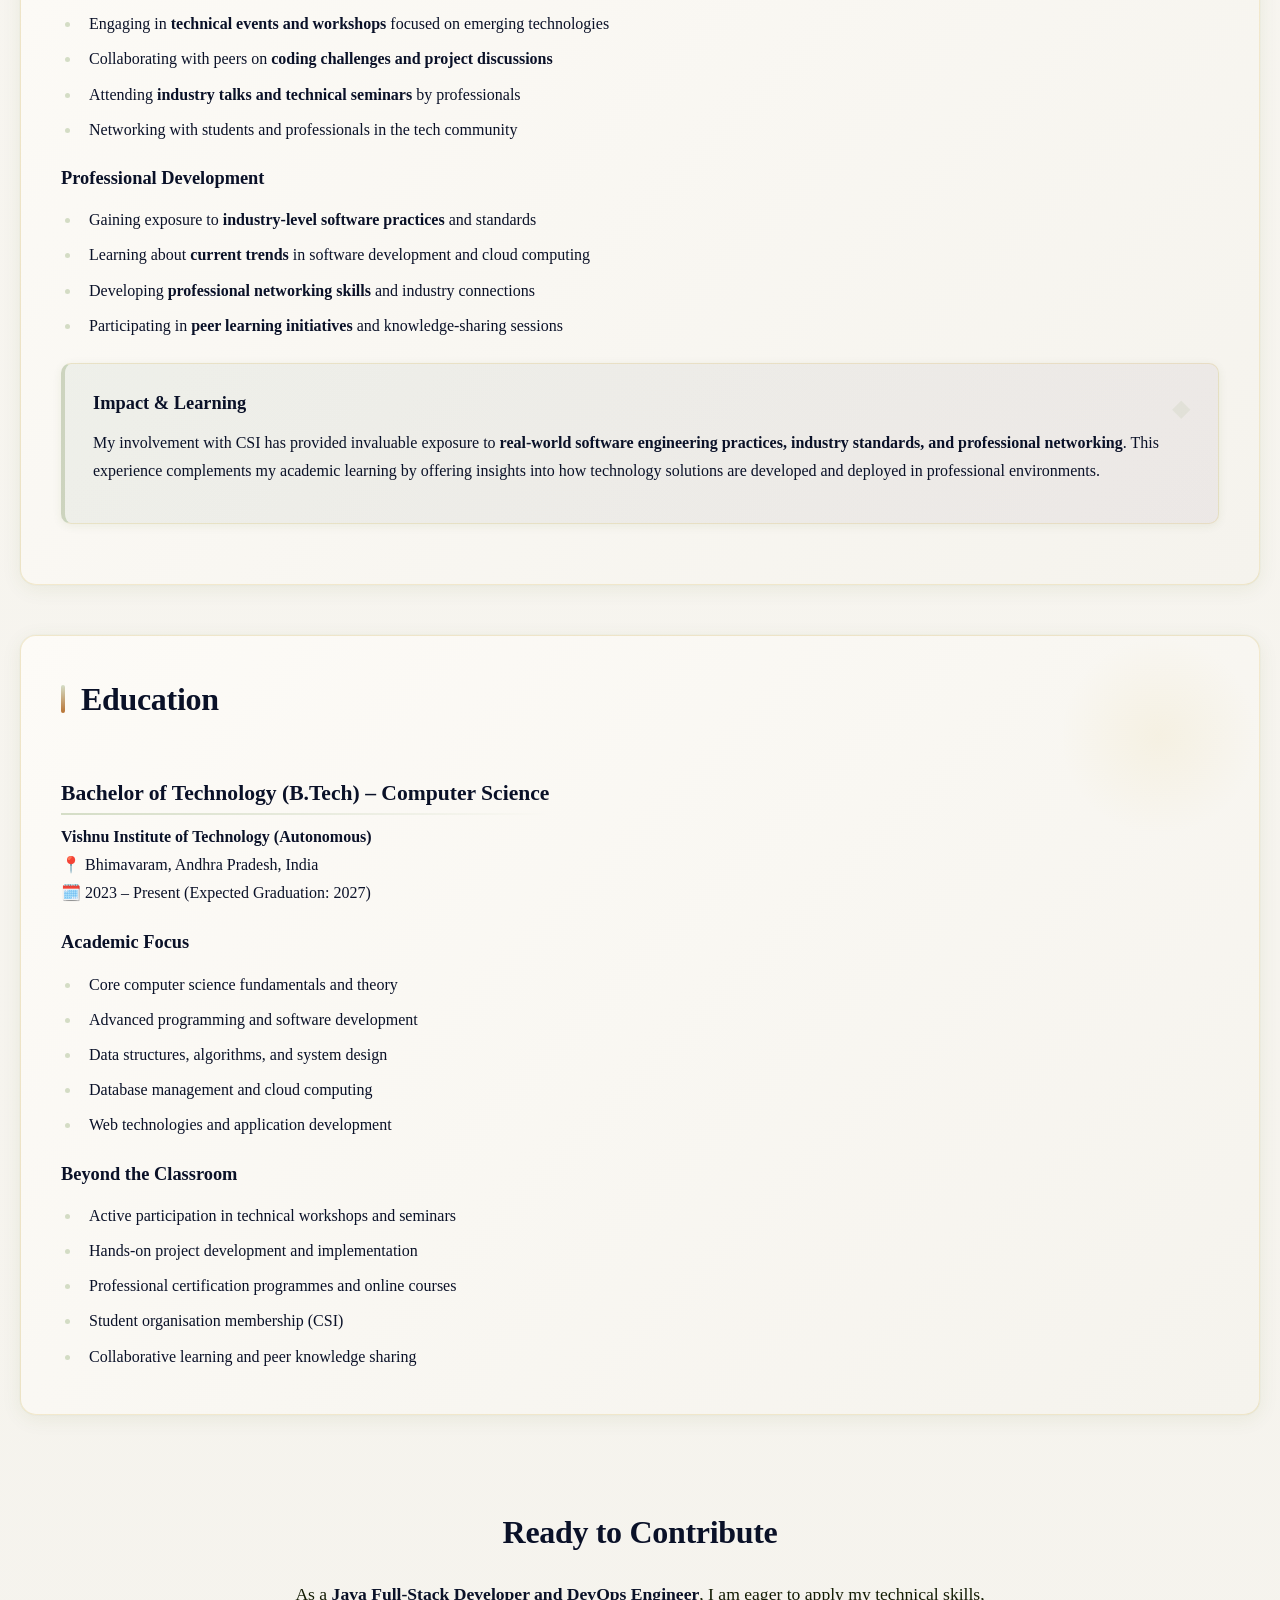
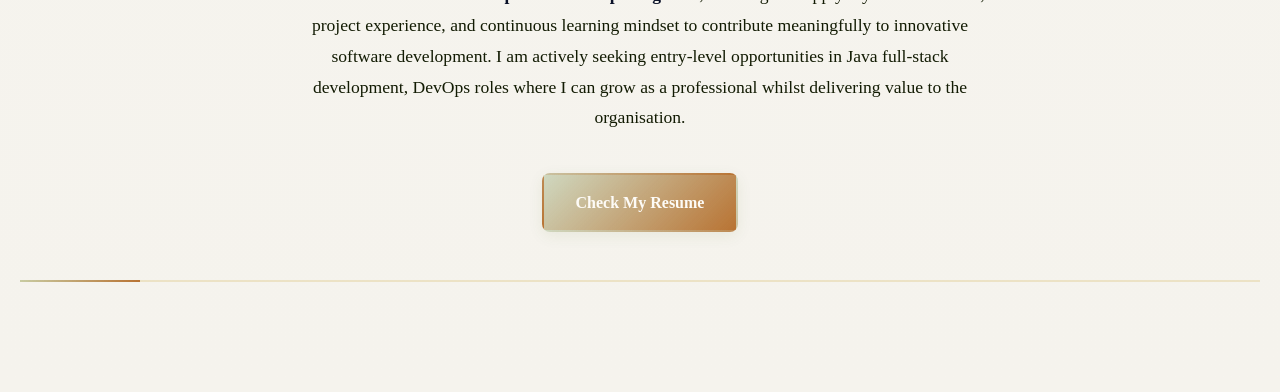
==== commit 65522888: "made some changes regarding resume" ====
--- a/public/index.html
+++ b/public/index.html
@@ -16,9 +16,9 @@
     <h2>Contact Information</h2>
     <p>📍Bhimavaram, Andhra Pradesh, India</p>
     <p>📱 +91 8309094146</p>
-    <p>✉️ koushiknelluri827@gmail.com</p>
+    <p>✉️ nellurikoushikhead@gmail.com</p>
     <p>💼 <a href="https://www.linkedin.com/in/koushik-nelluri-3ba67a2ba/" target="_blank">LinkedIn Profile</a></p>
-    <a href="mailto:koushiknelluri827@gmail.com" class="btn">Get in Touch</a>
+    <a href="mailto:nellurikoushikhead@gmail.com" class="btn">Get in Touch</a>
   </div>
 
   <div class="section">
@@ -235,7 +235,7 @@
     <h2>Ready to Contribute</h2>
     <p>As a <strong>Java Full-Stack Developer and DevOps Engineer</strong>, I am eager to apply my technical skills, project experience, and continuous learning mindset to contribute meaningfully to innovative software development. I am actively seeking entry-level opportunities in Java full-stack development, DevOps roles where I can grow as a professional whilst delivering value to the organisation.</p>
 
-    <a href="https://drive.google.com/file/d/175u5cRpqUXFRNfzaQbav5mX32aAdryuK/view?usp=drive_link" class="btn">Check My Resume</a>
+    <a href="https://drive.google.com/file/d/1iqY6BOKt0VajtGgIBUzooICW5xuWwFOg/view?usp=sharing" class="btn">Check My Resume</a>
   </div>
 
 </body>
--- a/public/Style.css
+++ b/public/Style.css
@@ -4,7 +4,6 @@
   padding: 0;
   box-sizing: border-box;
 }
-
 :root {
   /* Premium Color Palette */
   --creamy-white: #fcfcfc;
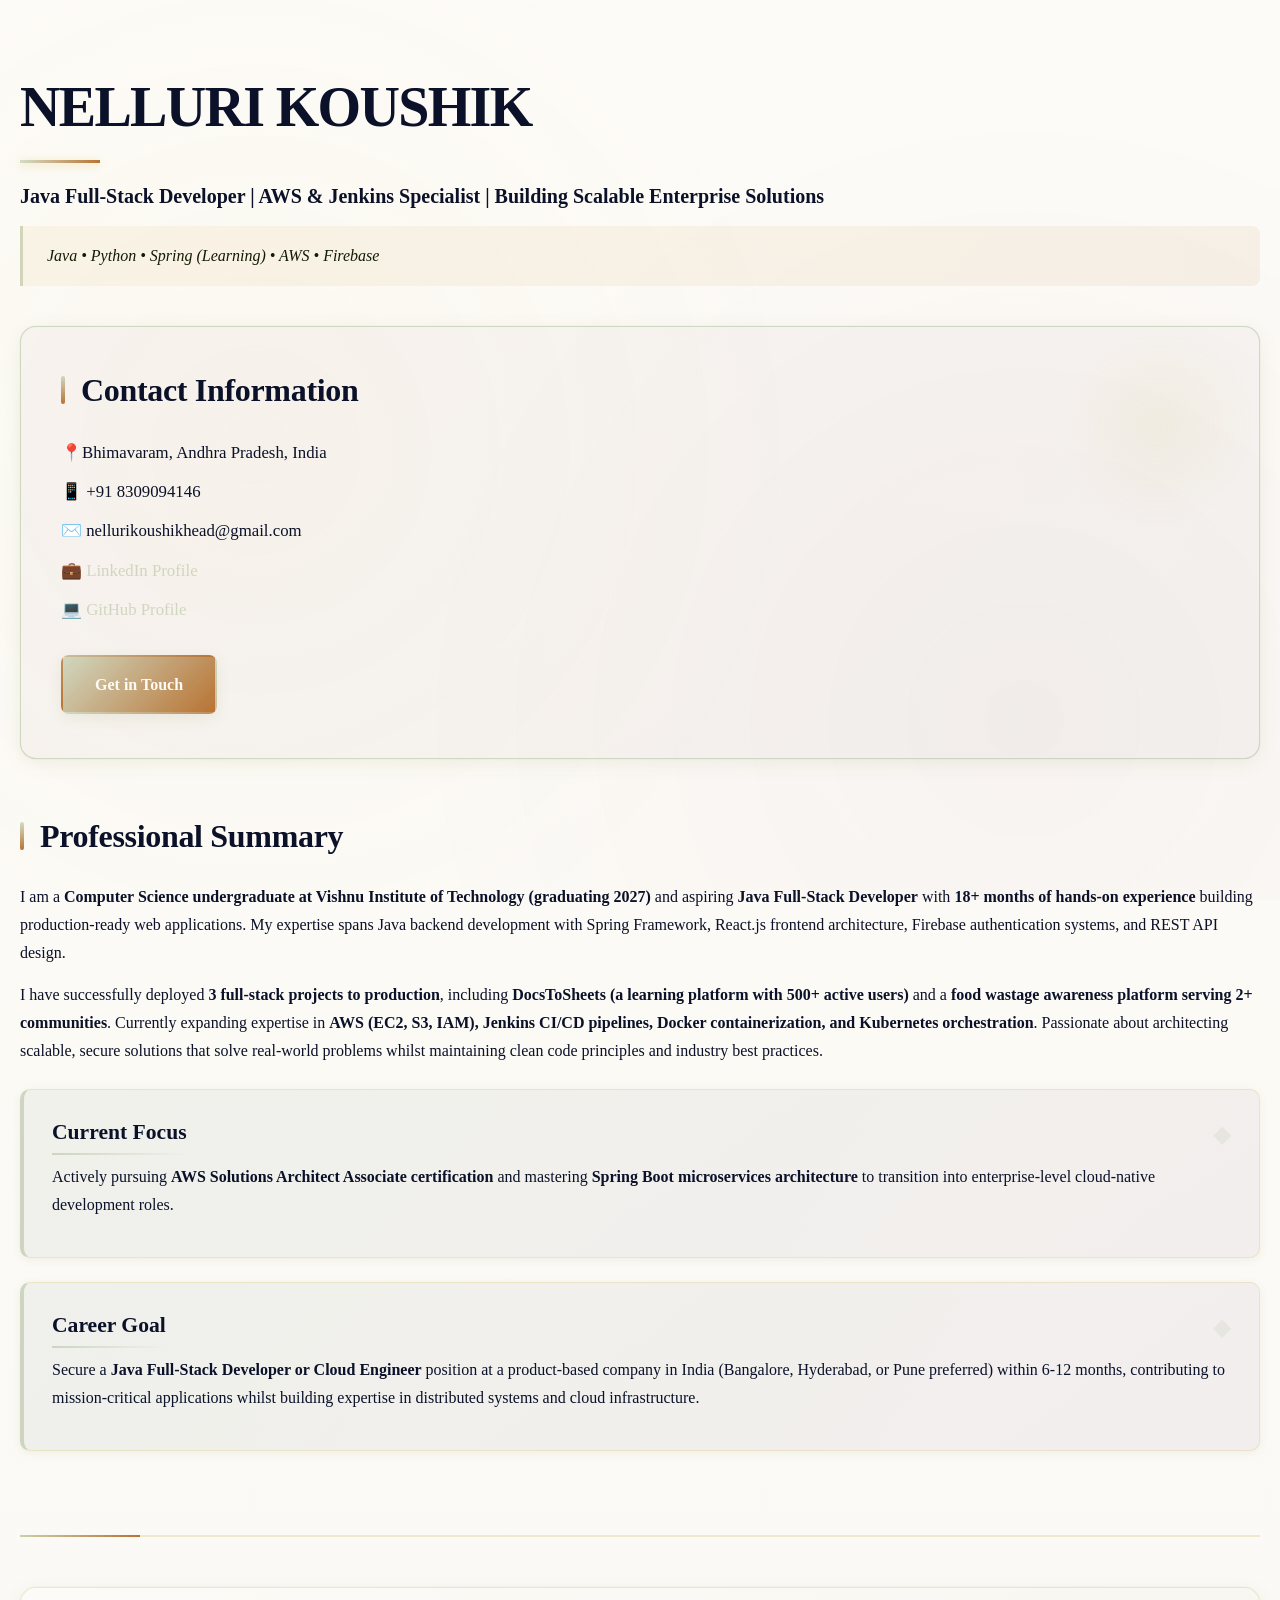
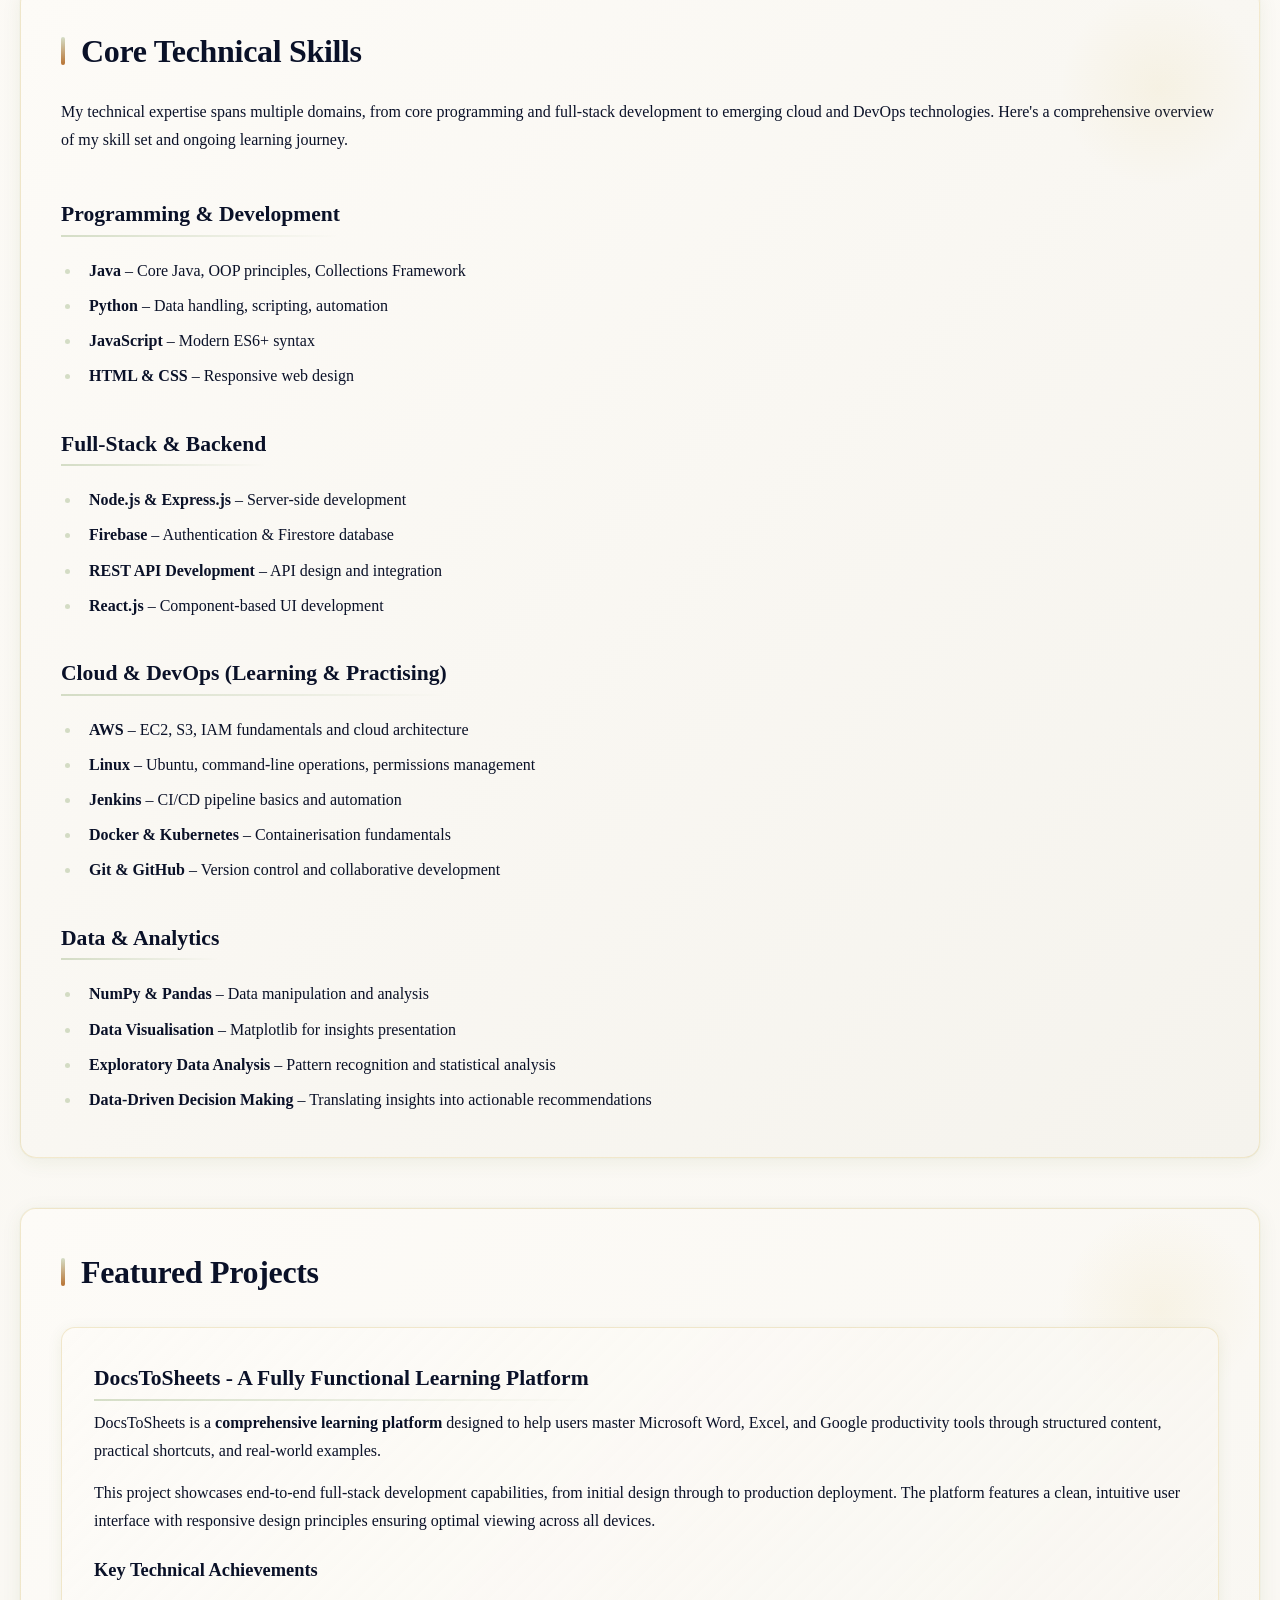
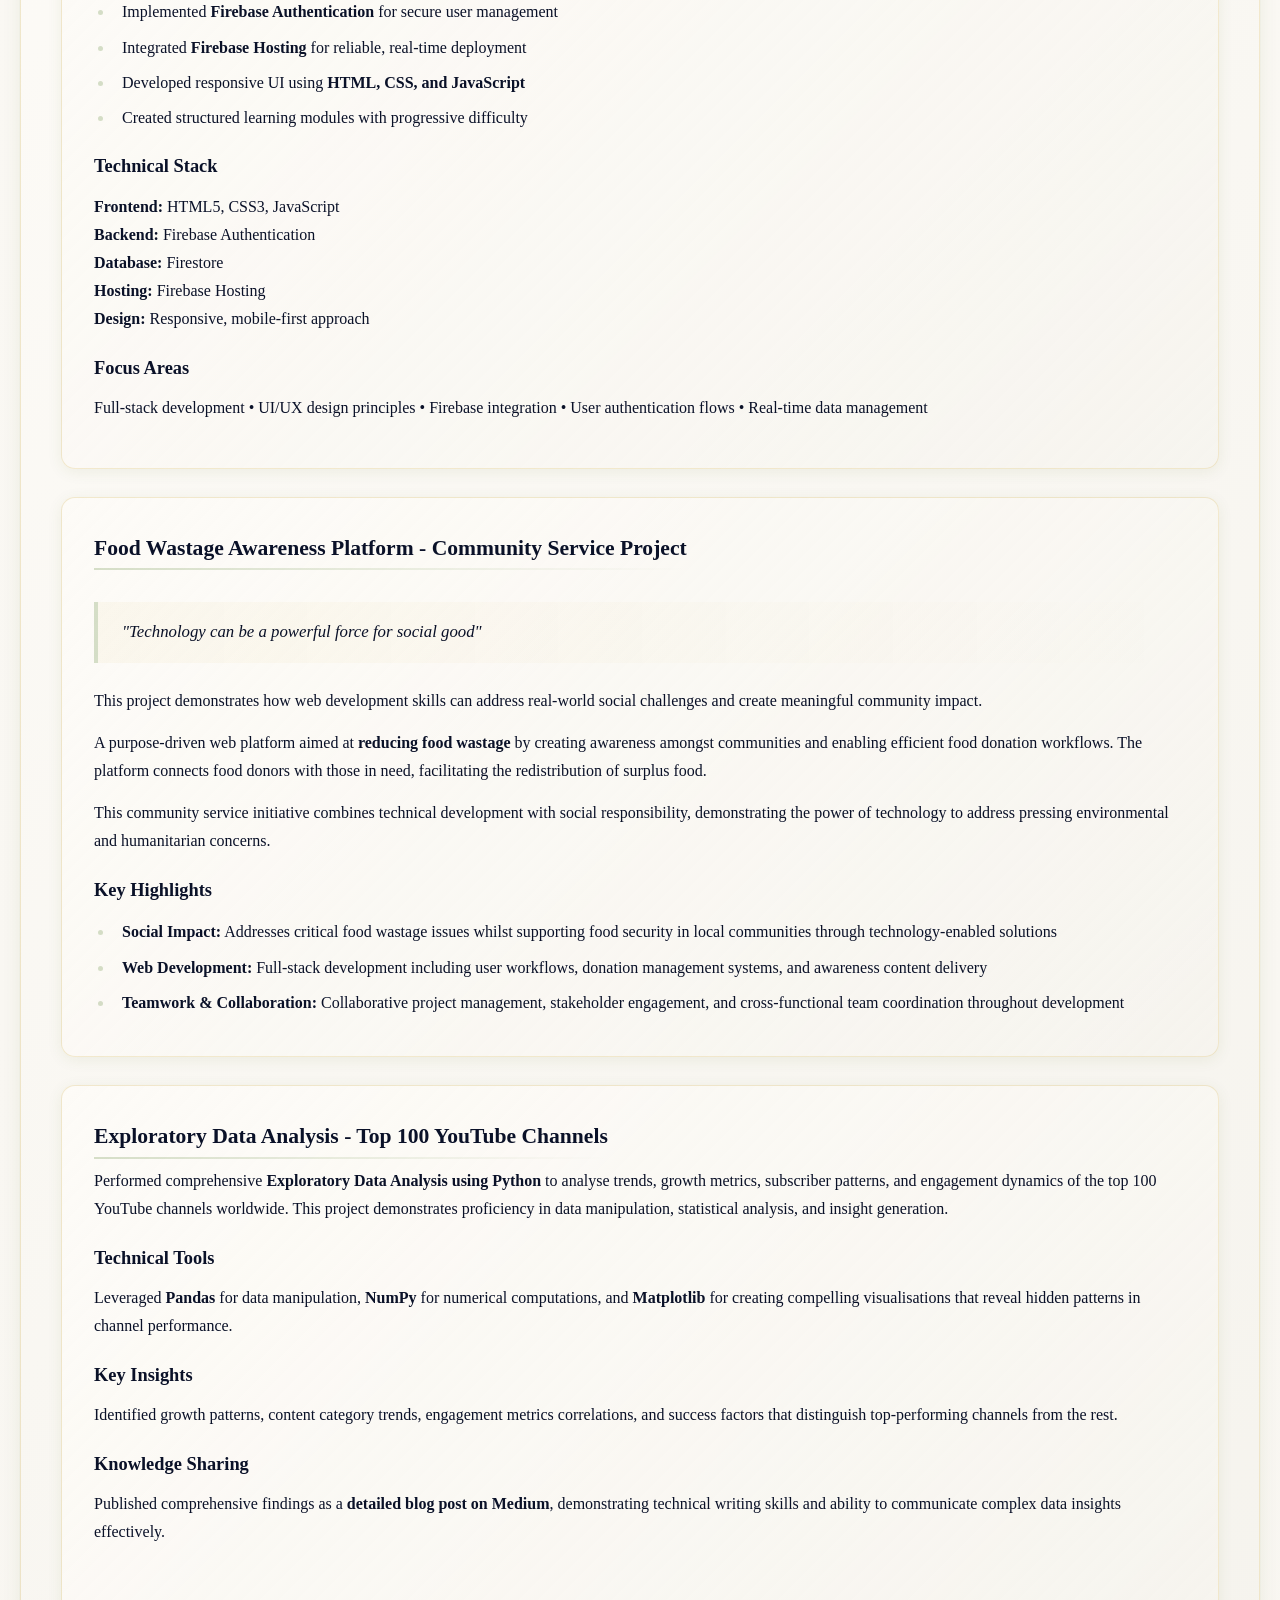
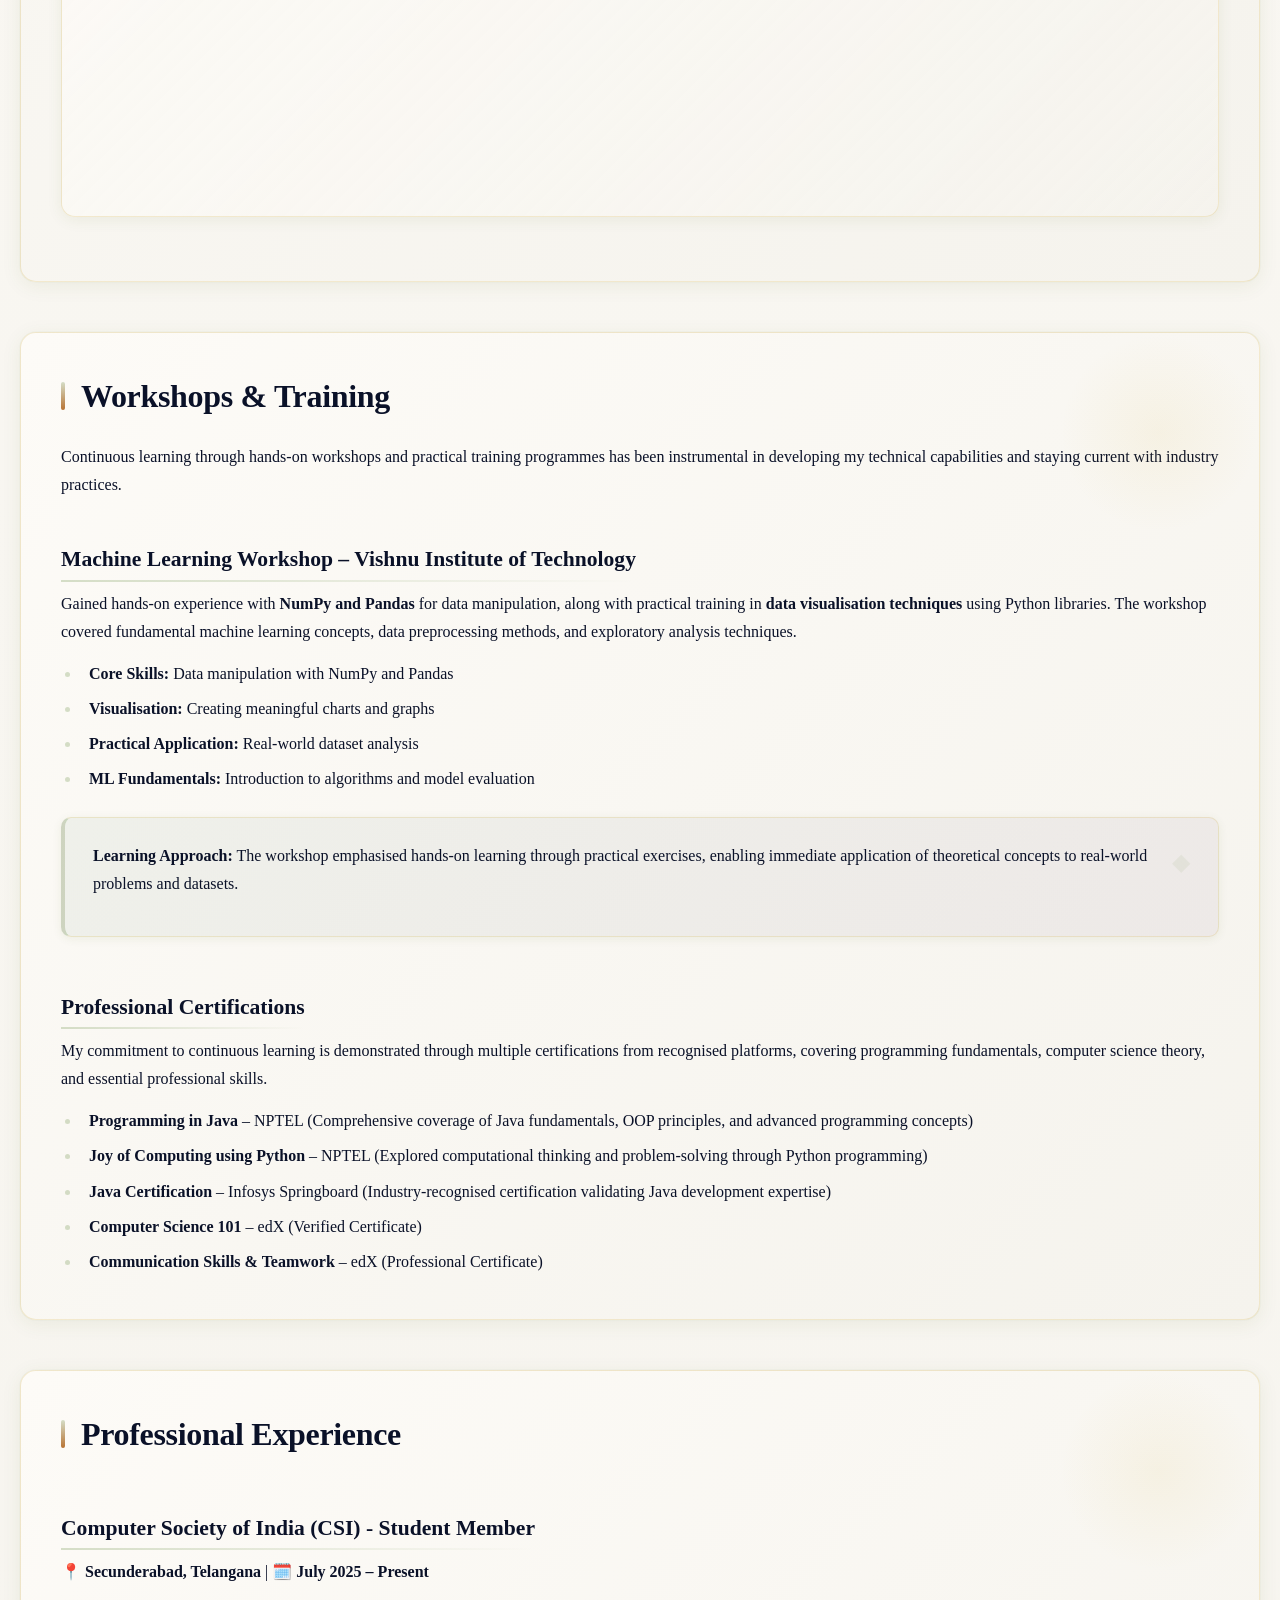
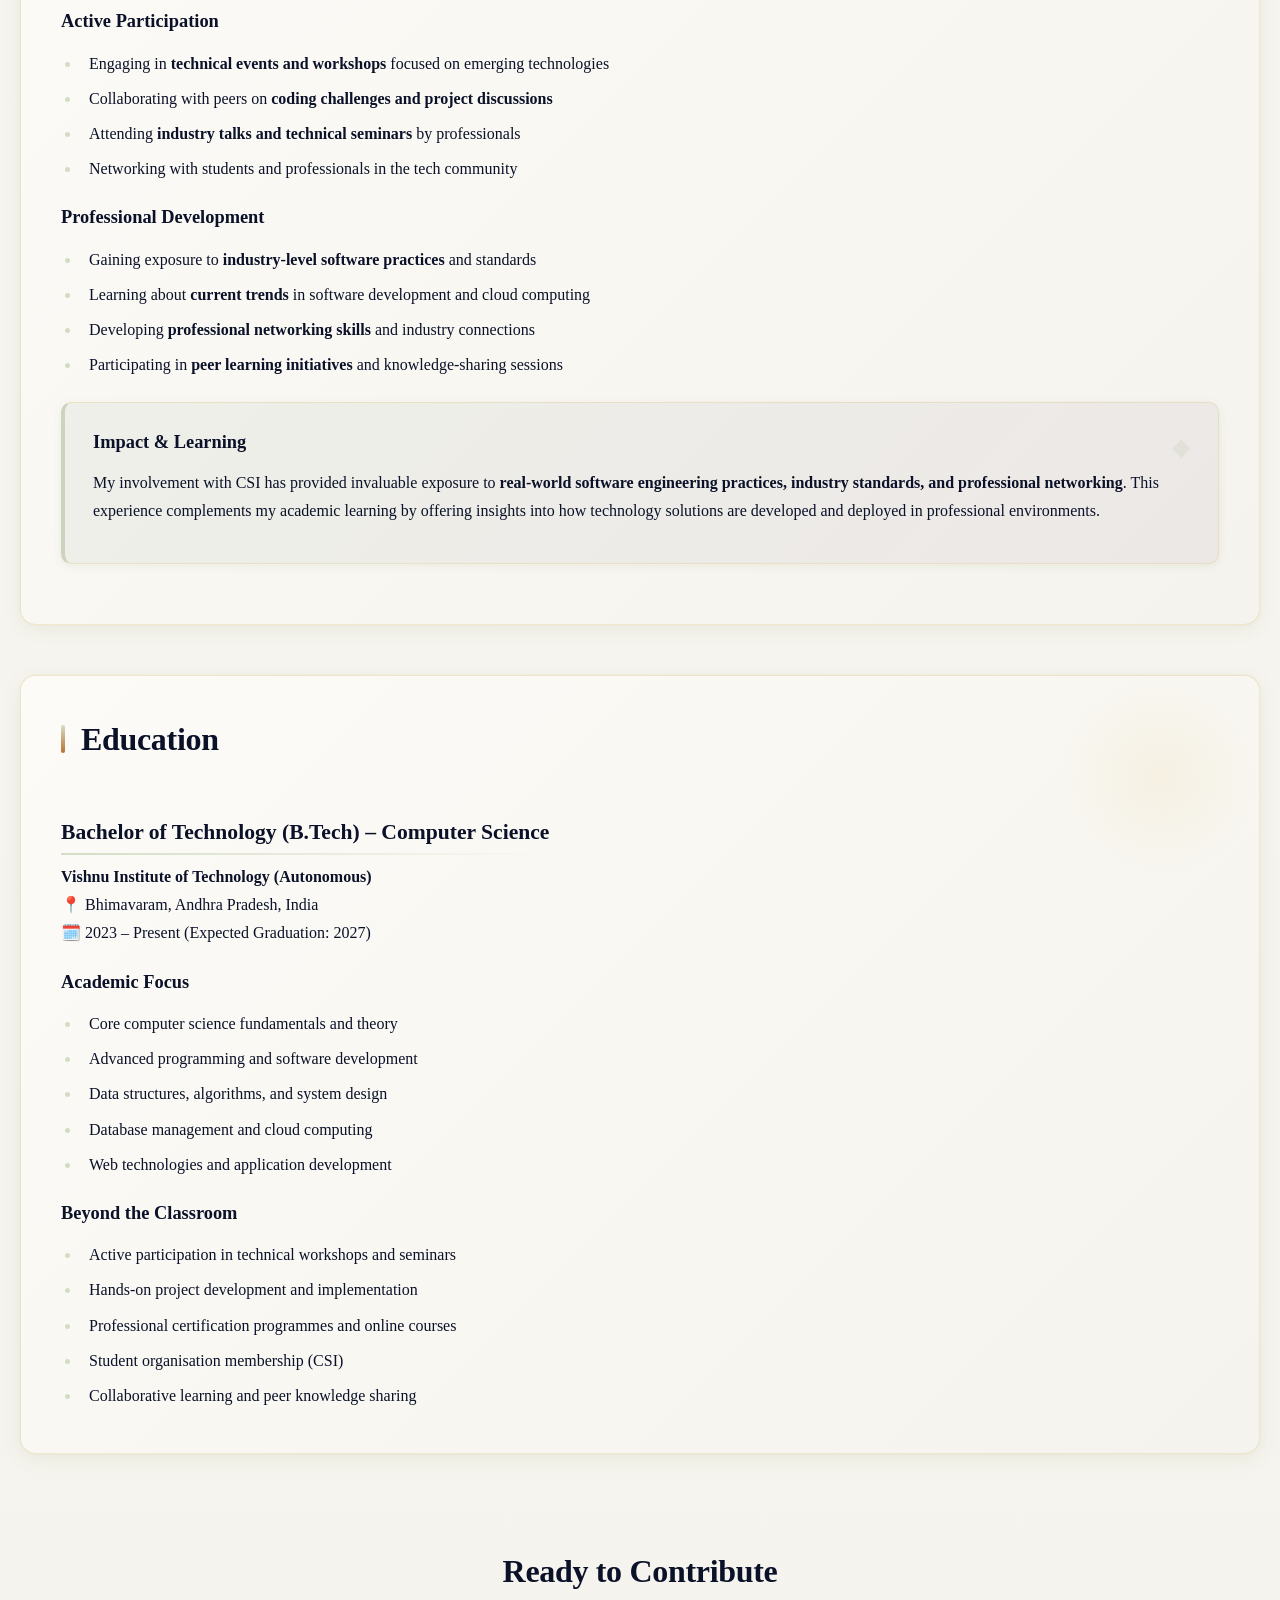
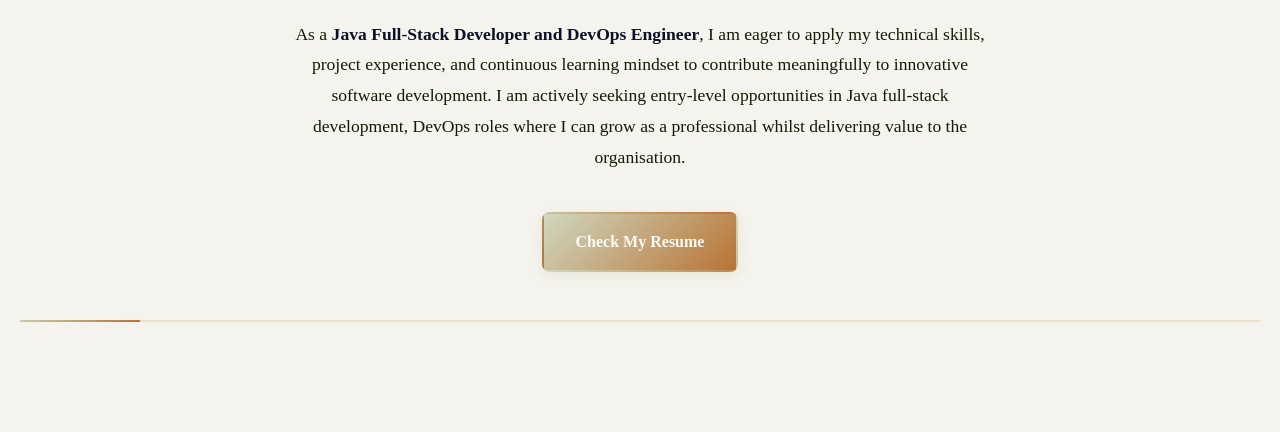
==== commit 3bfca9d0: "formatted all files with prettier added github profile to it" ====
--- a/public/index.html
+++ b/public/index.html
@@ -1,15 +1,18 @@
 <!DOCTYPE html>
 <html lang="en">
+
 <head>
   <meta charset="UTF-8">
   <meta name="viewport" content="width=device-width, initial-scale=1.0">
   <title>NELLURI KOUSHIK | Portfolio</title>
   <link rel="stylesheet" href="Style.css">
 </head>
+
 <body>
   <script src="Script.js" crossorigin="anonymous"></script>
   <h1>NELLURI KOUSHIK</h1>
-  <p class="tagline"><strong>Java Full-Stack Developer | AWS & Jenkins Specialist | Building Scalable Enterprise Solutions</strong></p>
+  <p class="tagline"><strong>Java Full-Stack Developer | AWS & Jenkins Specialist | Building Scalable Enterprise
+      Solutions</strong></p>
   <p class="tech-stack">Java • Python • Spring (Learning) • AWS • Firebase</p>
 
   <div class="contact-info section">
@@ -18,29 +21,42 @@
     <p>📱 +91 8309094146</p>
     <p>✉️ nellurikoushikhead@gmail.com</p>
     <p>💼 <a href="https://www.linkedin.com/in/koushik-nelluri-3ba67a2ba/" target="_blank">LinkedIn Profile</a></p>
+    <p>💻 <a href="https://github.com/nkoushik30" target="_blank">GitHub Profile</a></p>
     <a href="mailto:nellurikoushikhead@gmail.com" class="btn">Get in Touch</a>
   </div>
 
   <div class="section">
     <h2>Professional Summary</h2>
-    <p>I am a <strong>Computer Science undergraduate at Vishnu Institute of Technology (graduating 2027)</strong> and aspiring <strong>Java Full-Stack Developer</strong> with <strong>18+ months of hands-on experience</strong> building production-ready web applications. My expertise spans Java backend development with Spring Framework, React.js frontend architecture, Firebase authentication systems, and REST API design.</p>
-    
-    <p>I have successfully deployed <strong>3 full-stack projects to production</strong>, including <strong>DocsToSheets (a learning platform with 500+ active users)</strong> and a <strong>food wastage awareness platform serving 2+ communities</strong>. Currently expanding expertise in <strong>AWS (EC2, S3, IAM), Jenkins CI/CD pipelines, Docker containerization, and Kubernetes orchestration</strong>. Passionate about architecting scalable, secure solutions that solve real-world problems whilst maintaining clean code principles and industry best practices.</p>
+    <p>I am a <strong>Computer Science undergraduate at Vishnu Institute of Technology (graduating 2027)</strong> and
+      aspiring <strong>Java Full-Stack Developer</strong> with <strong>18+ months of hands-on experience</strong>
+      building production-ready web applications. My expertise spans Java backend development with Spring Framework,
+      React.js frontend architecture, Firebase authentication systems, and REST API design.</p>
+
+    <p>I have successfully deployed <strong>3 full-stack projects to production</strong>, including <strong>DocsToSheets
+        (a learning platform with 500+ active users)</strong> and a <strong>food wastage awareness platform serving 2+
+        communities</strong>. Currently expanding expertise in <strong>AWS (EC2, S3, IAM), Jenkins CI/CD pipelines,
+        Docker containerization, and Kubernetes orchestration</strong>. Passionate about architecting scalable, secure
+      solutions that solve real-world problems whilst maintaining clean code principles and industry best practices.</p>
 
     <div class="highlight-box">
       <h3>Current Focus</h3>
-      <p>Actively pursuing <strong>AWS Solutions Architect Associate certification</strong> and mastering <strong>Spring Boot microservices architecture</strong> to transition into enterprise-level cloud-native development roles.</p>
+      <p>Actively pursuing <strong>AWS Solutions Architect Associate certification</strong> and mastering <strong>Spring
+          Boot microservices architecture</strong> to transition into enterprise-level cloud-native development roles.
+      </p>
     </div>
 
     <div class="highlight-box">
       <h3>Career Goal</h3>
-      <p>Secure a <strong>Java Full-Stack Developer or Cloud Engineer</strong> position at a product-based company in India (Bangalore, Hyderabad, or Pune preferred) within 6-12 months, contributing to mission-critical applications whilst building expertise in distributed systems and cloud infrastructure.</p>
+      <p>Secure a <strong>Java Full-Stack Developer or Cloud Engineer</strong> position at a product-based company in
+        India (Bangalore, Hyderabad, or Pune preferred) within 6-12 months, contributing to mission-critical
+        applications whilst building expertise in distributed systems and cloud infrastructure.</p>
     </div>
   </div>
 
   <div class="skills section">
     <h2>Core Technical Skills</h2>
-    <p>My technical expertise spans multiple domains, from core programming and full-stack development to emerging cloud and DevOps technologies. Here's a comprehensive overview of my skill set and ongoing learning journey.</p>
+    <p>My technical expertise spans multiple domains, from core programming and full-stack development to emerging cloud
+      and DevOps technologies. Here's a comprehensive overview of my skill set and ongoing learning journey.</p>
 
     <h3>Programming & Development</h3>
     <ul>
@@ -78,12 +94,16 @@
 
   <div class="projects section">
     <h2>Featured Projects</h2>
-    
+
     <div class="project-card">
       <h3>DocsToSheets - A Fully Functional Learning Platform</h3>
-      <p>DocsToSheets is a <strong>comprehensive learning platform</strong> designed to help users master Microsoft Word, Excel, and Google productivity tools through structured content, practical shortcuts, and real-world examples.</p>
-      
-      <p>This project showcases end-to-end full-stack development capabilities, from initial design through to production deployment. The platform features a clean, intuitive user interface with responsive design principles ensuring optimal viewing across all devices.</p>
+      <p>DocsToSheets is a <strong>comprehensive learning platform</strong> designed to help users master Microsoft
+        Word, Excel, and Google productivity tools through structured content, practical shortcuts, and real-world
+        examples.</p>
+
+      <p>This project showcases end-to-end full-stack development capabilities, from initial design through to
+        production deployment. The platform features a clean, intuitive user interface with responsive design principles
+        ensuring optimal viewing across all devices.</p>
 
       <h4>Key Technical Achievements</h4>
       <ul>
@@ -95,64 +115,85 @@
 
       <h4>Technical Stack</h4>
       <p><strong>Frontend:</strong> HTML5, CSS3, JavaScript<br>
-      <strong>Backend:</strong> Firebase Authentication<br>
-      <strong>Database:</strong> Firestore<br>
-      <strong>Hosting:</strong> Firebase Hosting<br>
-      <strong>Design:</strong> Responsive, mobile-first approach</p>
+        <strong>Backend:</strong> Firebase Authentication<br>
+        <strong>Database:</strong> Firestore<br>
+        <strong>Hosting:</strong> Firebase Hosting<br>
+        <strong>Design:</strong> Responsive, mobile-first approach
+      </p>
 
       <h4>Focus Areas</h4>
-      <p>Full-stack development • UI/UX design principles • Firebase integration • User authentication flows • Real-time data management</p>
+      <p>Full-stack development • UI/UX design principles • Firebase integration • User authentication flows • Real-time
+        data management</p>
     </div>
 
     <div class="project-card">
       <h3>Food Wastage Awareness Platform - Community Service Project</h3>
-      
+
       <blockquote>
         "Technology can be a powerful force for social good"
       </blockquote>
-      
-      <p>This project demonstrates how web development skills can address real-world social challenges and create meaningful community impact.</p>
-
-      <p>A purpose-driven web platform aimed at <strong>reducing food wastage</strong> by creating awareness amongst communities and enabling efficient food donation workflows. The platform connects food donors with those in need, facilitating the redistribution of surplus food.</p>
-
-      <p>This community service initiative combines technical development with social responsibility, demonstrating the power of technology to address pressing environmental and humanitarian concerns.</p>
+
+      <p>This project demonstrates how web development skills can address real-world social challenges and create
+        meaningful community impact.</p>
+
+      <p>A purpose-driven web platform aimed at <strong>reducing food wastage</strong> by creating awareness amongst
+        communities and enabling efficient food donation workflows. The platform connects food donors with those in
+        need, facilitating the redistribution of surplus food.</p>
+
+      <p>This community service initiative combines technical development with social responsibility, demonstrating the
+        power of technology to address pressing environmental and humanitarian concerns.</p>
 
       <h4>Key Highlights</h4>
       <ul>
-        <li><strong>Social Impact:</strong> Addresses critical food wastage issues whilst supporting food security in local communities through technology-enabled solutions</li>
-        <li><strong>Web Development:</strong> Full-stack development including user workflows, donation management systems, and awareness content delivery</li>
-        <li><strong>Teamwork & Collaboration:</strong> Collaborative project management, stakeholder engagement, and cross-functional team coordination throughout development</li>
+        <li><strong>Social Impact:</strong> Addresses critical food wastage issues whilst supporting food security in
+          local communities through technology-enabled solutions</li>
+        <li><strong>Web Development:</strong> Full-stack development including user workflows, donation management
+          systems, and awareness content delivery</li>
+        <li><strong>Teamwork & Collaboration:</strong> Collaborative project management, stakeholder engagement, and
+          cross-functional team coordination throughout development</li>
       </ul>
     </div>
 
     <div class="project-card">
       <h3>Exploratory Data Analysis - Top 100 YouTube Channels</h3>
-      
-      <p>Performed comprehensive <strong>Exploratory Data Analysis using Python</strong> to analyse trends, growth metrics, subscriber patterns, and engagement dynamics of the top 100 YouTube channels worldwide. This project demonstrates proficiency in data manipulation, statistical analysis, and insight generation.</p>
+
+      <p>Performed comprehensive <strong>Exploratory Data Analysis using Python</strong> to analyse trends, growth
+        metrics, subscriber patterns, and engagement dynamics of the top 100 YouTube channels worldwide. This project
+        demonstrates proficiency in data manipulation, statistical analysis, and insight generation.</p>
 
       <h4>Technical Tools</h4>
-      <p>Leveraged <strong>Pandas</strong> for data manipulation, <strong>NumPy</strong> for numerical computations, and <strong>Matplotlib</strong> for creating compelling visualisations that reveal hidden patterns in channel performance.</p>
+      <p>Leveraged <strong>Pandas</strong> for data manipulation, <strong>NumPy</strong> for numerical computations, and
+        <strong>Matplotlib</strong> for creating compelling visualisations that reveal hidden patterns in channel
+        performance.</p>
 
       <h4>Key Insights</h4>
-      <p>Identified growth patterns, content category trends, engagement metrics correlations, and success factors that distinguish top-performing channels from the rest.</p>
+      <p>Identified growth patterns, content category trends, engagement metrics correlations, and success factors that
+        distinguish top-performing channels from the rest.</p>
 
       <h4>Knowledge Sharing</h4>
-      <p>Published comprehensive findings as a <strong>detailed blog post on Medium</strong>, demonstrating technical writing skills and ability to communicate complex data insights effectively.</p>
+      <p>Published comprehensive findings as a <strong>detailed blog post on Medium</strong>, demonstrating technical
+        writing skills and ability to communicate complex data insights effectively.</p>
 
       <div class="highlight-box">
         <h4>Project Focus</h4>
-        <p><strong>Data Analytics & Storytelling:</strong> This project showcases the ability to extract meaningful insights from large datasets, perform statistical analysis, create compelling visualisations, and communicate findings through narrative storytelling—essential skills for data-driven decision making in software engineering roles.</p>
+        <p><strong>Data Analytics & Storytelling:</strong> This project showcases the ability to extract meaningful
+          insights from large datasets, perform statistical analysis, create compelling visualisations, and communicate
+          findings through narrative storytelling—essential skills for data-driven decision making in software
+          engineering roles.</p>
       </div>
     </div>
   </div>
 
   <div class="workshops section">
     <h2>Workshops & Training</h2>
-    <p>Continuous learning through hands-on workshops and practical training programmes has been instrumental in developing my technical capabilities and staying current with industry practices.</p>
+    <p>Continuous learning through hands-on workshops and practical training programmes has been instrumental in
+      developing my technical capabilities and staying current with industry practices.</p>
 
     <h3>Machine Learning Workshop – Vishnu Institute of Technology</h3>
-    <p>Gained hands-on experience with <strong>NumPy and Pandas</strong> for data manipulation, along with practical training in <strong>data visualisation techniques</strong> using Python libraries. The workshop covered fundamental machine learning concepts, data preprocessing methods, and exploratory analysis techniques.</p>
-    
+    <p>Gained hands-on experience with <strong>NumPy and Pandas</strong> for data manipulation, along with practical
+      training in <strong>data visualisation techniques</strong> using Python libraries. The workshop covered
+      fundamental machine learning concepts, data preprocessing methods, and exploratory analysis techniques.</p>
+
     <ul>
       <li><strong>Core Skills:</strong> Data manipulation with NumPy and Pandas</li>
       <li><strong>Visualisation:</strong> Creating meaningful charts and graphs</li>
@@ -161,16 +202,21 @@
     </ul>
 
     <div class="highlight-box">
-      <p><strong>Learning Approach:</strong> The workshop emphasised hands-on learning through practical exercises, enabling immediate application of theoretical concepts to real-world problems and datasets.</p>
+      <p><strong>Learning Approach:</strong> The workshop emphasised hands-on learning through practical exercises,
+        enabling immediate application of theoretical concepts to real-world problems and datasets.</p>
     </div>
 
     <h3>Professional Certifications</h3>
-    <p>My commitment to continuous learning is demonstrated through multiple certifications from recognised platforms, covering programming fundamentals, computer science theory, and essential professional skills.</p>
-    
-    <ul>
-      <li><strong>Programming in Java</strong> – NPTEL (Comprehensive coverage of Java fundamentals, OOP principles, and advanced programming concepts)</li>
-      <li><strong>Joy of Computing using Python</strong> – NPTEL (Explored computational thinking and problem-solving through Python programming)</li>
-      <li><strong>Java Certification</strong> – Infosys Springboard (Industry-recognised certification validating Java development expertise)</li>
+    <p>My commitment to continuous learning is demonstrated through multiple certifications from recognised platforms,
+      covering programming fundamentals, computer science theory, and essential professional skills.</p>
+
+    <ul>
+      <li><strong>Programming in Java</strong> – NPTEL (Comprehensive coverage of Java fundamentals, OOP principles, and
+        advanced programming concepts)</li>
+      <li><strong>Joy of Computing using Python</strong> – NPTEL (Explored computational thinking and problem-solving
+        through Python programming)</li>
+      <li><strong>Java Certification</strong> – Infosys Springboard (Industry-recognised certification validating Java
+        development expertise)</li>
       <li><strong>Computer Science 101</strong> – edX (Verified Certificate)</li>
       <li><strong>Communication Skills & Teamwork</strong> – edX (Professional Certificate)</li>
     </ul>
@@ -178,7 +224,7 @@
 
   <div class="experience section">
     <h2>Professional Experience</h2>
-    
+
     <h3>Computer Society of India (CSI) - Student Member</h3>
     <p><strong>📍 Secunderabad, Telangana</strong> | <strong>🗓️ July 2025 – Present</strong></p>
 
@@ -200,17 +246,19 @@
 
     <div class="highlight-box">
       <h4>Impact & Learning</h4>
-      <p>My involvement with CSI has provided invaluable exposure to <strong>real-world software engineering practices, industry standards, and professional networking</strong>. This experience complements my academic learning by offering insights into how technology solutions are developed and deployed in professional environments.</p>
+      <p>My involvement with CSI has provided invaluable exposure to <strong>real-world software engineering practices,
+          industry standards, and professional networking</strong>. This experience complements my academic learning by
+        offering insights into how technology solutions are developed and deployed in professional environments.</p>
     </div>
   </div>
 
   <div class="education section">
     <h2>Education</h2>
-    
+
     <h3>Bachelor of Technology (B.Tech) – Computer Science</h3>
     <p><strong>Vishnu Institute of Technology (Autonomous)</strong><br>
-    📍 Bhimavaram, Andhra Pradesh, India<br>
-    🗓️ 2023 – Present (Expected Graduation: 2027)</p>
+      📍 Bhimavaram, Andhra Pradesh, India<br>
+      🗓️ 2023 – Present (Expected Graduation: 2027)</p>
 
     <h4>Academic Focus</h4>
     <ul>
@@ -233,10 +281,15 @@
 
   <div class="closing section">
     <h2>Ready to Contribute</h2>
-    <p>As a <strong>Java Full-Stack Developer and DevOps Engineer</strong>, I am eager to apply my technical skills, project experience, and continuous learning mindset to contribute meaningfully to innovative software development. I am actively seeking entry-level opportunities in Java full-stack development, DevOps roles where I can grow as a professional whilst delivering value to the organisation.</p>
-
-    <a href="https://drive.google.com/file/d/1iqY6BOKt0VajtGgIBUzooICW5xuWwFOg/view?usp=sharing" class="btn">Check My Resume</a>
+    <p>As a <strong>Java Full-Stack Developer and DevOps Engineer</strong>, I am eager to apply my technical skills,
+      project experience, and continuous learning mindset to contribute meaningfully to innovative software development.
+      I am actively seeking entry-level opportunities in Java full-stack development, DevOps roles where I can grow as a
+      professional whilst delivering value to the organisation.</p>
+
+    <a href="https://drive.google.com/file/d/1iqY6BOKt0VajtGgIBUzooICW5xuWwFOg/view?usp=sharing" class="btn">Check My
+      Resume</a>
   </div>
 
 </body>
+
 </html>
--- a/public/Style.css
+++ b/public/Style.css
@@ -4,6 +4,7 @@
   padding: 0;
   box-sizing: border-box;
 }
+
 :root {
   /* Premium Color Palette */
   --creamy-white: #fcfcfc;
@@ -19,7 +20,7 @@
   --regal-purple: #4a1c66;
   --soft-white: #fdfbf7;
   --cream: #f5f3ed;
-  
+
   /* Semantic Variables */
   --bg-primary: var(--soft-white);
   --bg-secondary: var(--cream);
@@ -53,7 +54,7 @@
   left: 0;
   right: 0;
   bottom: 0;
-  background-image: 
+  background-image:
     radial-gradient(circle at 20% 50%, rgba(212, 175, 55, 0.03) 0%, transparent 50%),
     radial-gradient(circle at 80% 80%, rgba(106, 31, 58, 0.03) 0%, transparent 50%);
   pointer-events: none;
@@ -61,7 +62,7 @@
 }
 
 /* ===== LAYOUT ===== */
-body > * {
+body>* {
   max-width: 10000px;
   margin: 0 auto 50px auto;
   position: relative;
@@ -286,7 +287,7 @@
   padding: 36px 40px;
   border-radius: 16px;
   border: 1px solid var(--border-subtle);
-  box-shadow: 
+  box-shadow:
     0 4px 20px var(--shadow-soft),
     0 0 1px var(--border-emphasis);
   position: relative;
